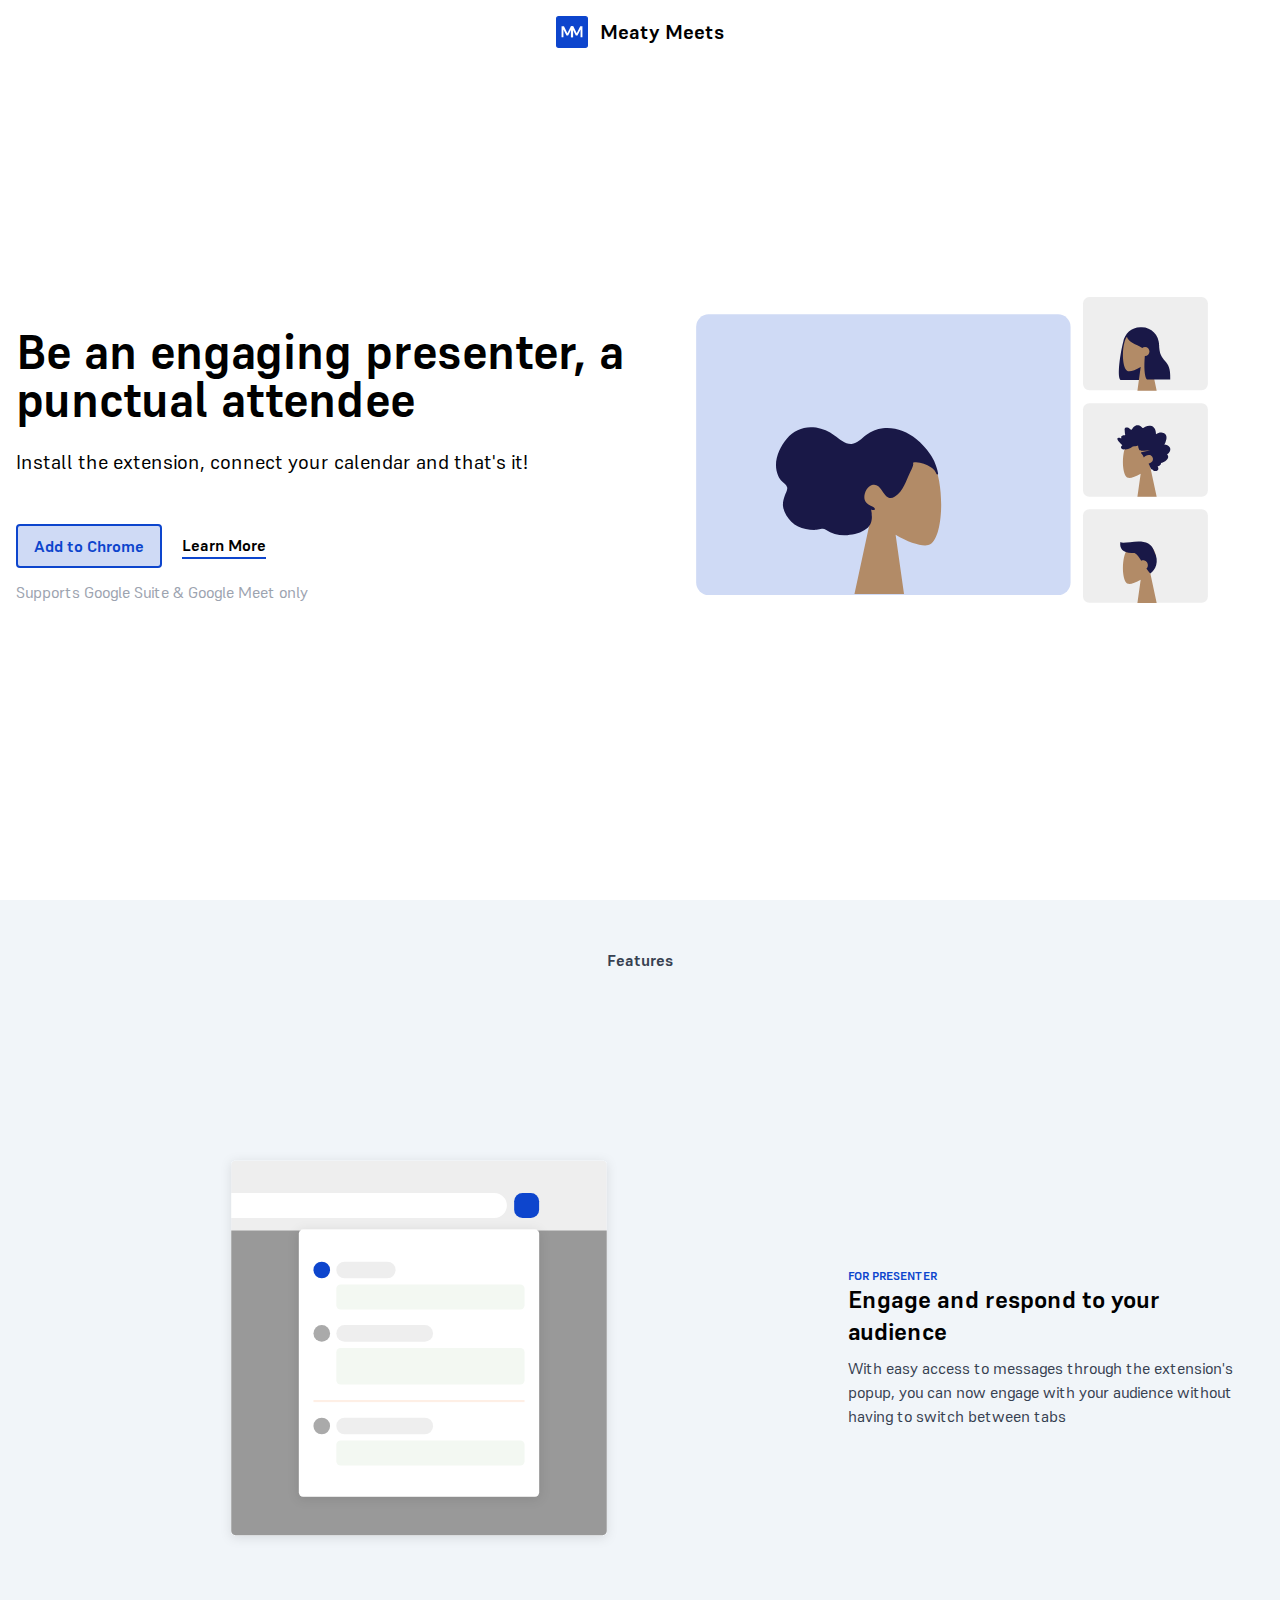
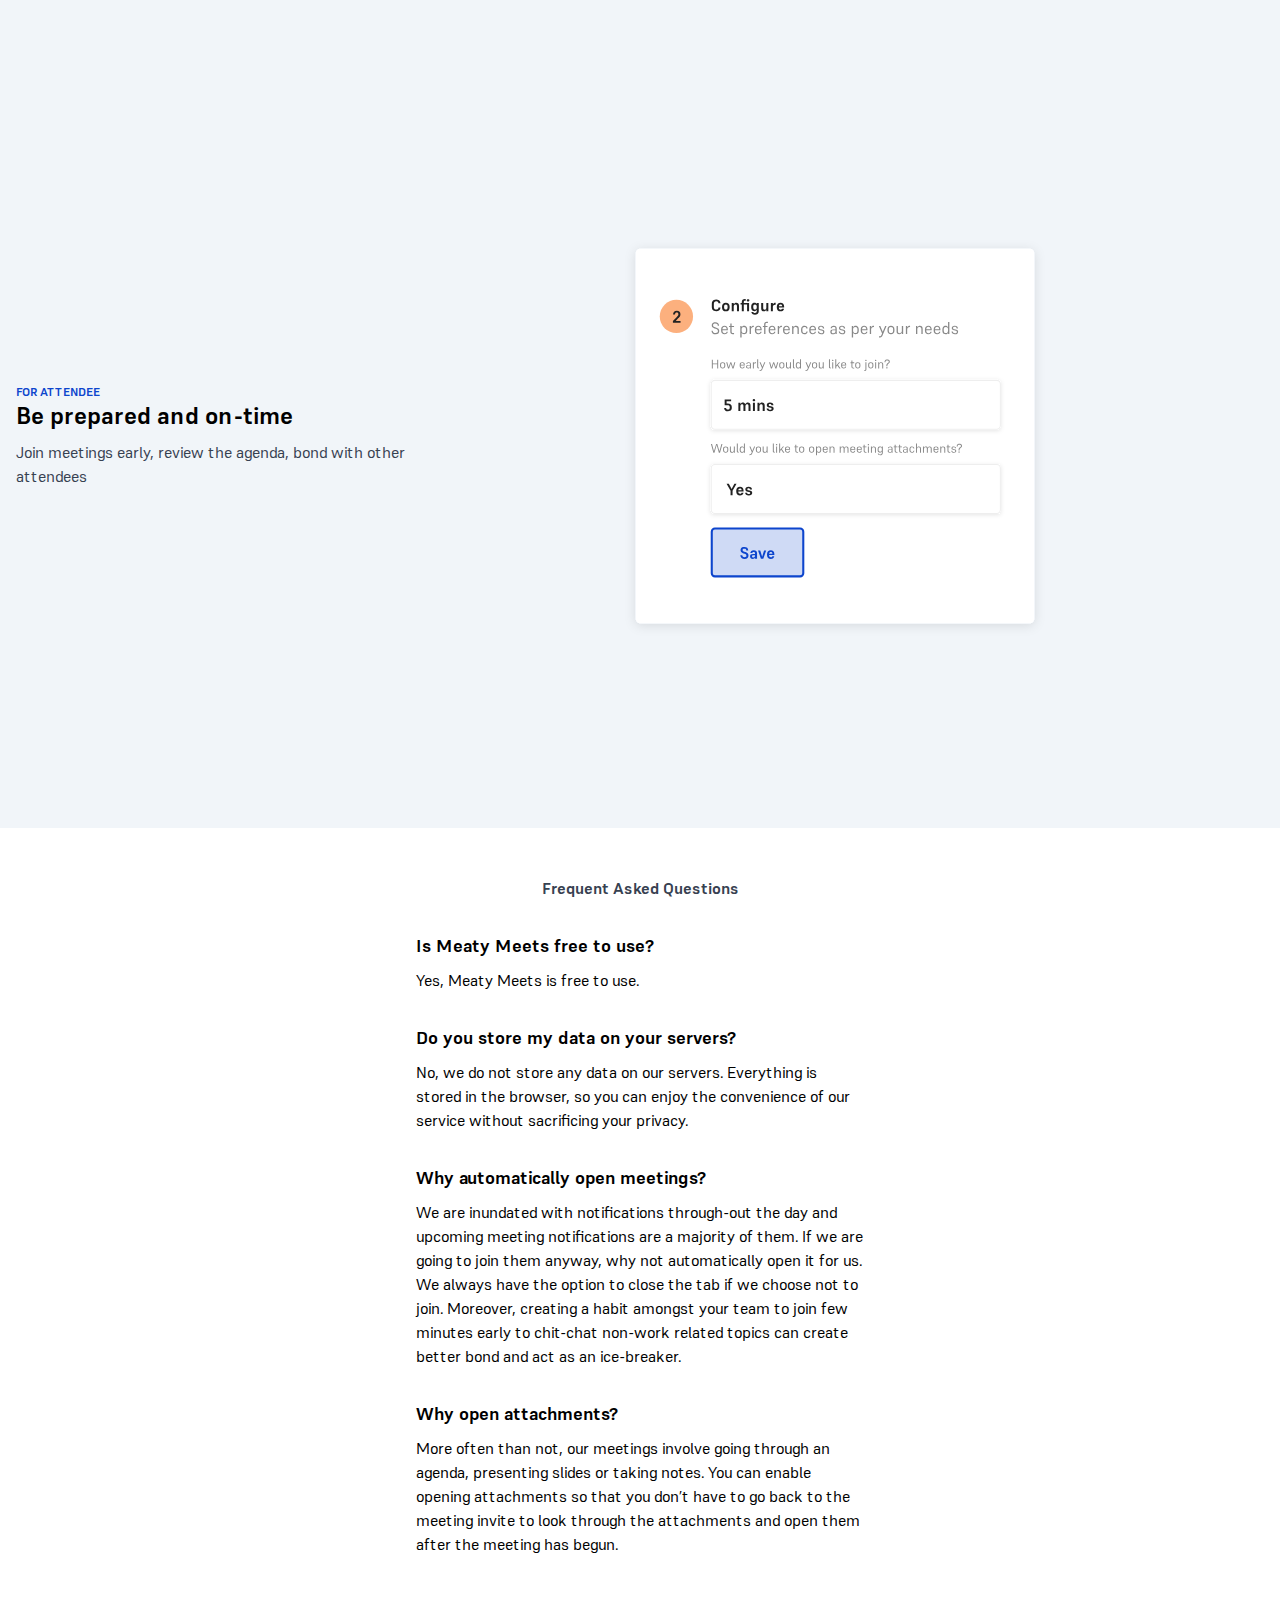
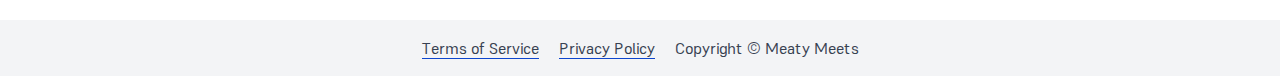
==== index.html @ d303a4c5 "deploy: 4701c146301907cbaa6d955667782575ba3da936" ====
<!doctype html><html lang=en><head><meta name=generator content="Hugo 0.110.0"><meta charset=utf-8><meta http-equiv=x-ua-compatible content="IE=edge"><meta name=viewport content="width=device-width,initial-scale=1"><meta name=google-site-verification content="hmmjIIb3eT8ug032mxil8LVOPxSdBTURrRlkJ2-AkQg"><link rel=canonical href=https://meatymeets.github.io/><title>Be an engaging presenter and a punctual attendee</title><meta name=title content="Home"><meta name=description content="Presenters can easily access messages and engage attendees without switching tabs. Attendees can be prepared and on-time for meetings."><meta property="og:type" content="website"><meta property="og:url" content="https://meatymeets.github.io"><meta property="og:title" content="Home"><meta property="og:description" content="Presenters can easily access messages and engage attendees without switching tabs. Attendees can be prepared and on-time for meetings."><meta property="og:image" content="https://meatymeets.github.io/background.jpg"><meta property="twitter:card" content="summary_large_image"><meta property="twitter:url" content="https://meatymeets.github.io"><meta property="twitter:title" content="Home"><meta property="twitter:description" content="Presenters can easily access messages and engage attendees without switching tabs. Attendees can be prepared and on-time for meetings."><meta property="twitter:image" content="https://meatymeets.github.io/background.jpg"><link rel=stylesheet href=/supreme/css/supreme.css><link rel=stylesheet href=/index.css></head><body><main aria-role=main><div class="py-4 fixed w-full bg-white z-50"><div class="container mx-auto px-4 text-center"><a class=no-underline href=/><img class="inline-block align-middle" src=/icons/icon.svg width=32 alt="Meaty Meets Logo" title="Meaty Meets Logo">
<span class="ml-2 align-middle inline-block text-xl font-bold">Meaty Meets</span></a></div></div><div><div class="container mx-auto px-4 py-12 text-center md:py-0 md:text-left"><div class="flex flex-col-reverse md:flex-row min-h-screen items-center"><div class=flex-1><h1 class="text-4xl md:text-5xl font-bold pb-2 leading-tight">Be an engaging presenter, a punctual attendee</h1><p class="pb-8 text-xl">Install the extension, connect your calendar and that's it!</p><div class=pb-3><a class="inline-block align-middle text-accent-500 font-bold border-2 border-accent-500 bg-accent-100 px-4 py-2 rounded transition-all hover:-translate-y-0.5 hover:drop-shadow-lg" href=https://chrome.google.com/webstore/detail/meaty-meets/ajpohkekgaabafinjmabdmnmkddjfpin target=_blank>Add to Chrome</a>
<a class="inline-block align-middle font-bold border-b-2 border-accent-500 ml-4" href=#features>Learn More</a></div><div class=text-gray-400>Supports Google Suite & Google Meet only
       </div></div><div class=flex-1><img class=w-full src=/background.svg alt="Productive meetings with Meaty Meets" title="Productive meetings with Meaty Meets"></div></div></div><div class=bg-slate-100><div class="container mx-auto px-4"><div id=features class=py-12><div class="text-center font-bold text-gray-700 mb-8">Features</div><div class=py-8><div class="flex flex-col md:flex-row items-center"><div class=md:w-8/12><img class=w-full src=/chat-quick-view.svg alt="Engage and respond to your audience" title="Engage and respond to your audience"></div><div class=md:w-4/12><div class="uppercase text-accent-500 font-bold text-xs">For Presenter</div><h2 class="text-2xl font-bold mb-2">Engage and respond to your audience</h2><div class=text-gray-700>With easy access to messages through the extension's popup, you
can now engage with your audience without having to switch
between tabs</div></div></div></div><div class=py-8><div class="flex flex-col-reverse md:flex-row items-center"><div class=md:w-4/12><div class="uppercase text-accent-500 font-bold text-xs">For Attendee</div><h2 class="text-2xl font-bold mb-2">Be prepared and on-time</h2><div class=text-gray-700>Join meetings early, review the agenda, bond with other
attendees</div></div><div class=md:w-8/12><img class=w-full src=/open-meetings.svg title="Be prepared and on-time" alt="Be prepared and on-time"></div></div></div></div></div></div><div class="container mx-auto px-4 py-12"><div class="text-center font-bold text-gray-700 mb-8">Frequent Asked Questions</div><div class="max-w-md mx-auto"><div class=mt-8><div class="text-lg font-bold mb-2">Is Meaty Meets free to use?</div><div>Yes, Meaty Meets is free to use.</div></div><div class=mt-8><div class="text-lg font-bold mb-2">Do you store my data on your servers?</div><div>No, we do not store any data on our servers. Everything is stored in the browser, so you can enjoy the convenience of our service without sacrificing your privacy.</div></div><div class=mt-8><div class="text-lg font-bold mb-2">Why automatically open meetings?</div><div>We are inundated with notifications through-out the day and upcoming meeting notifications are a majority of them. If we are going to join them anyway, why not automatically open it for us. We always have the option to close the tab if we choose not to join. Moreover, creating a habit amongst your team to join few minutes early to chit-chat non-work related topics can create better bond and act as an ice-breaker.</div></div><div class=mt-8><div class="text-lg font-bold mb-2">Why open attachments?</div><div>More often than not, our meetings involve going through an agenda, presenting slides or taking notes. You can enable opening attachments so that you don’t have to go back to the meeting invite to look through the attachments and open them after the meeting has begun.</div></div></div></div></div></main><footer class="py-4 bg-gray-100 mt-4"><center><a class="text-gray-700 border-b border-accent-500 mr-4" href=/terms/>Terms of Service</a>
<a class="text-gray-700 border-b border-accent-500 mr-4" href=/privacy/>Privacy Policy</a>
<span class=text-gray-700>Copyright © Meaty Meets</span></center></footer></body></html>
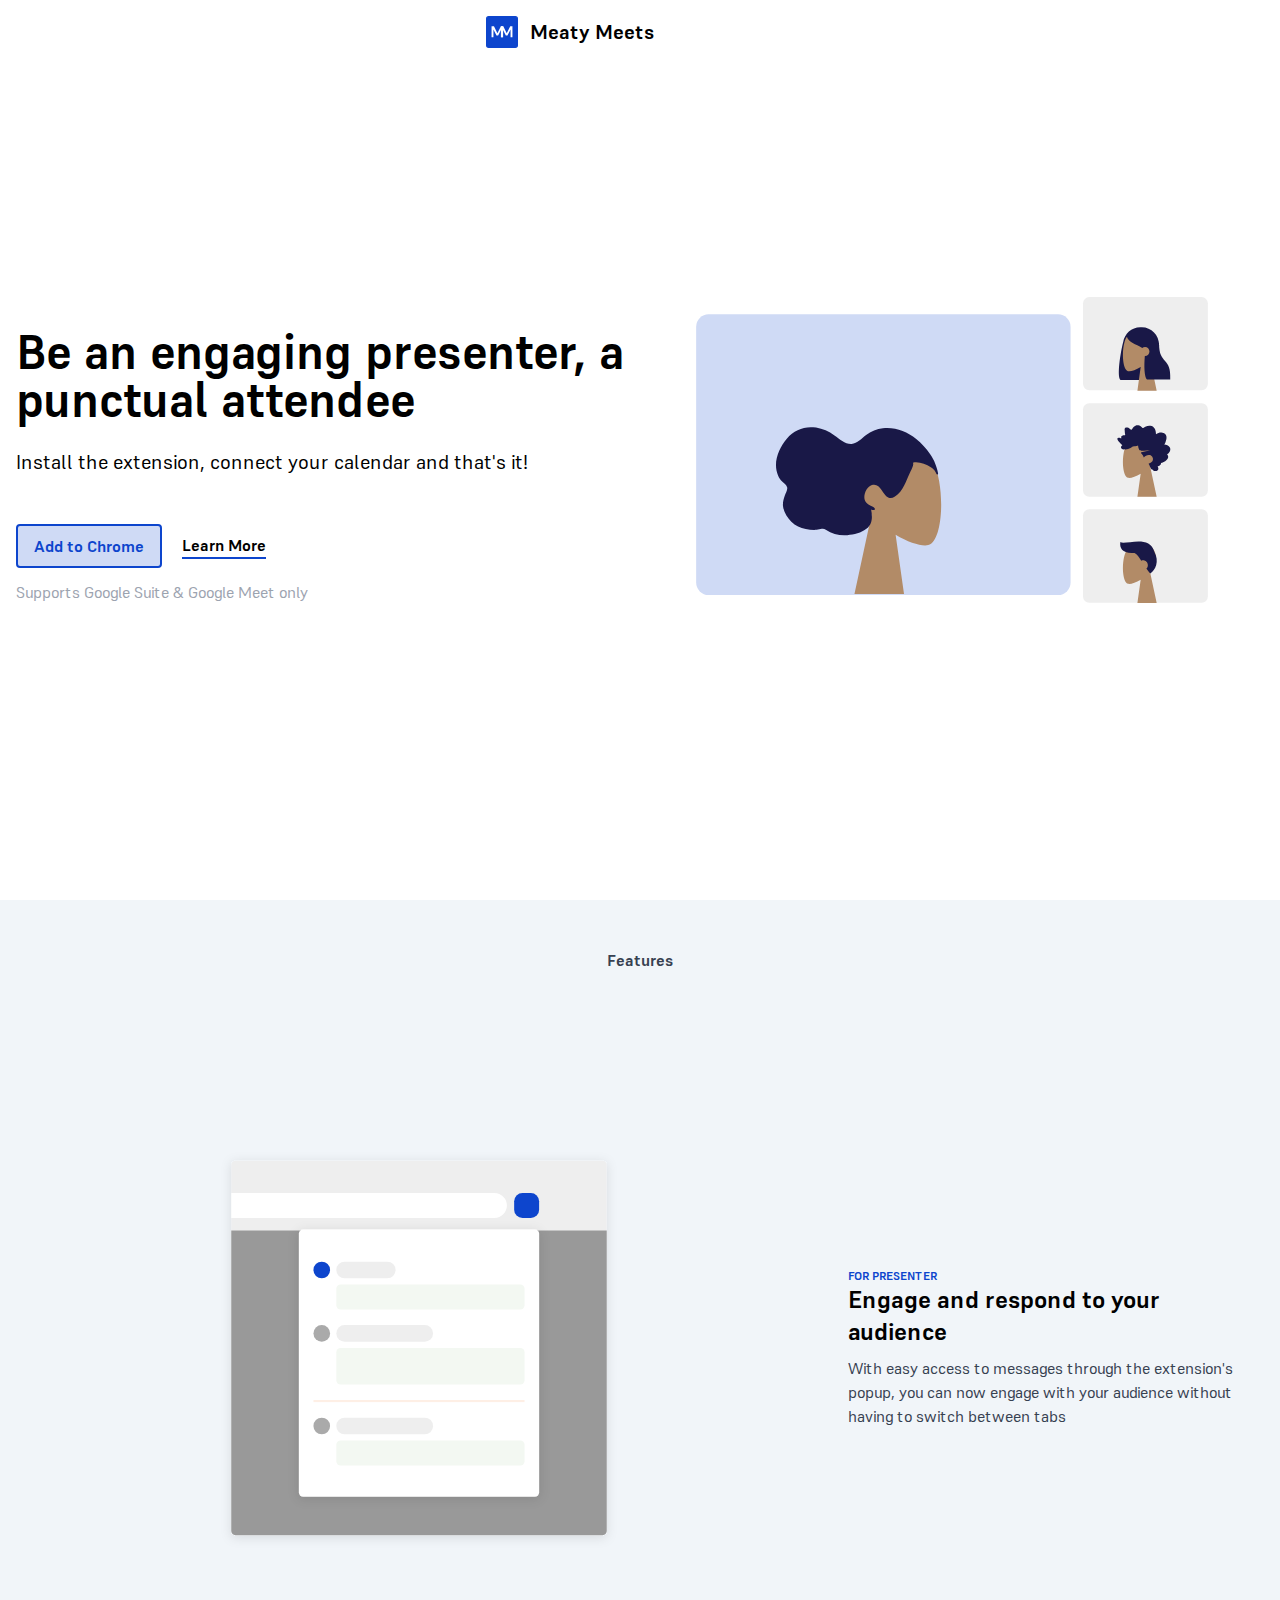
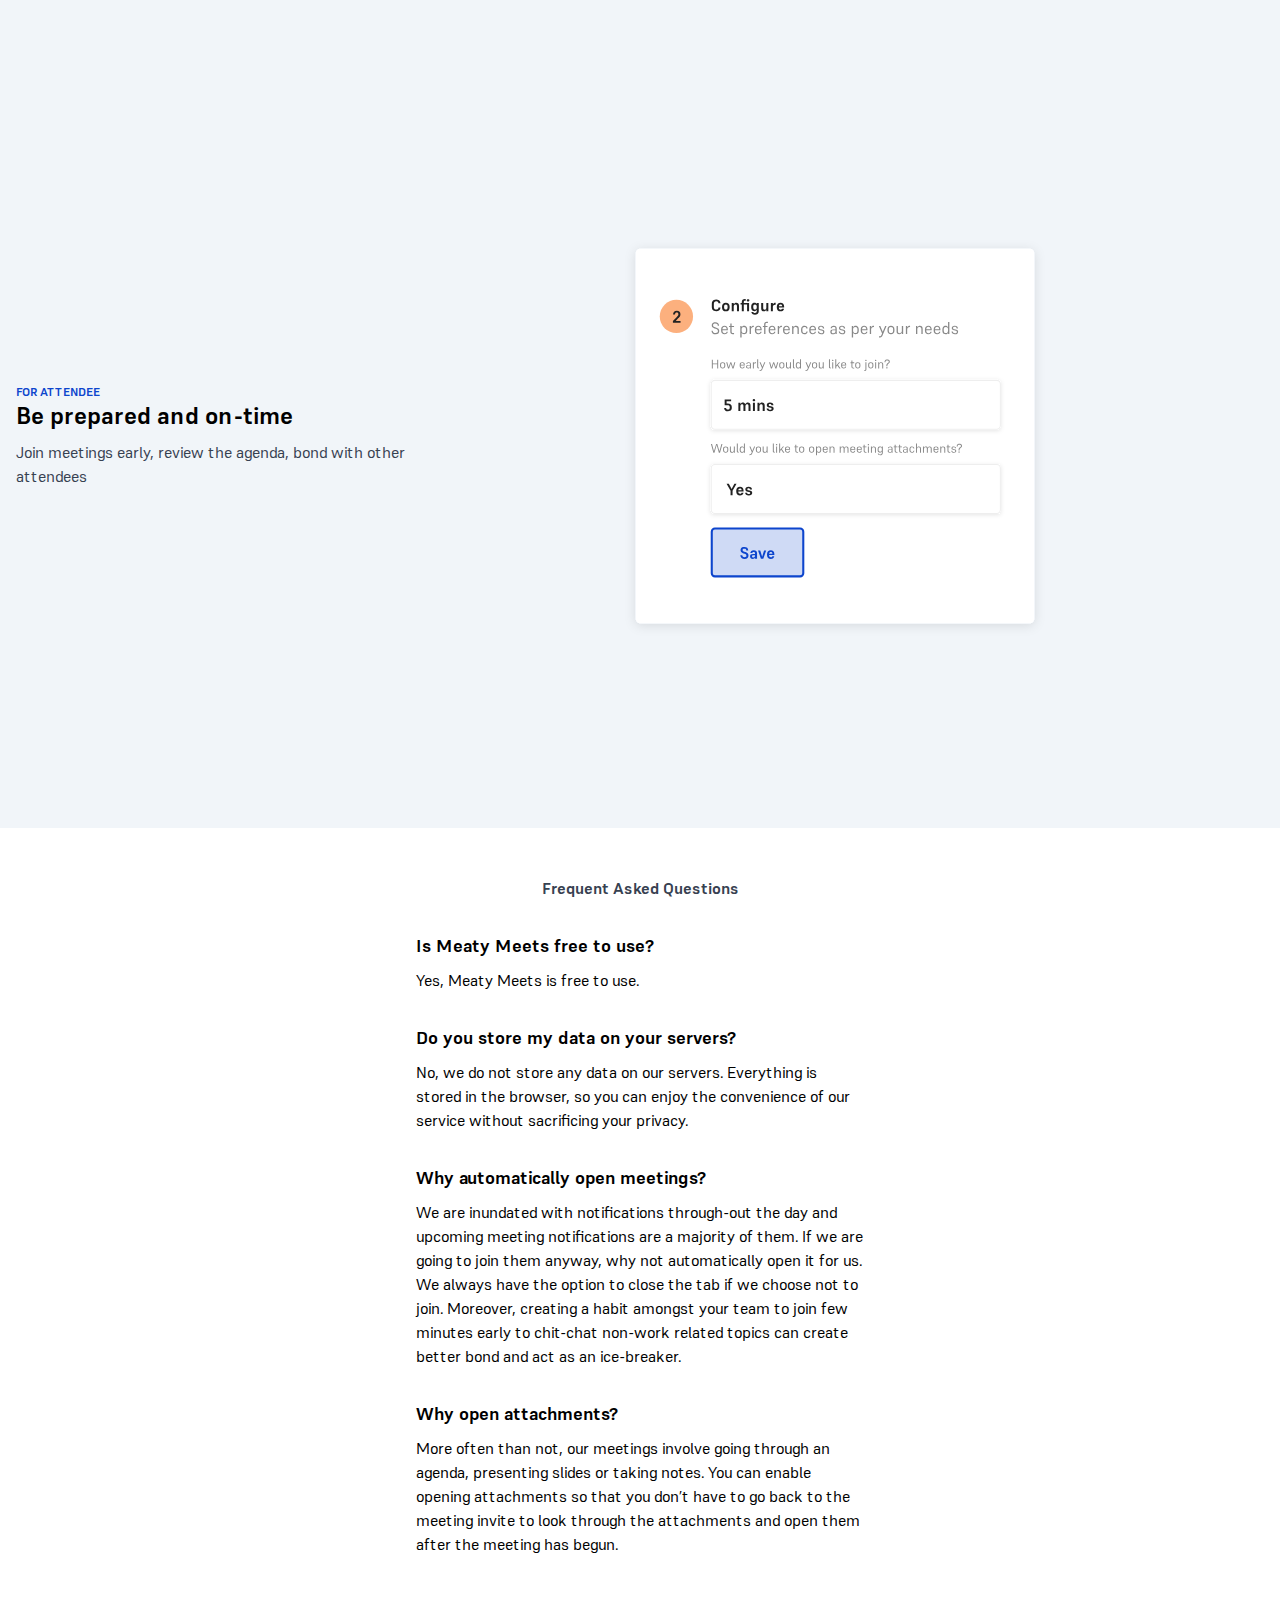
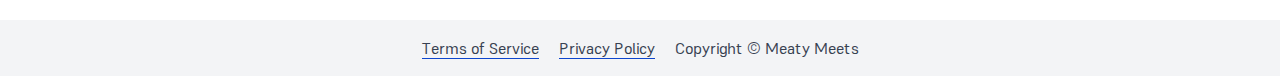
==== commit 795c7bc5: "deploy: 7638497d1e7135ec5f086b267b485b168d007fcf" ====
--- a/index.html
+++ b/index.html
@@ -1,9 +1,10 @@
-<!doctype html><html lang=en><head><meta name=generator content="Hugo 0.110.0"><meta charset=utf-8><meta http-equiv=x-ua-compatible content="IE=edge"><meta name=viewport content="width=device-width,initial-scale=1"><meta name=google-site-verification content="hmmjIIb3eT8ug032mxil8LVOPxSdBTURrRlkJ2-AkQg"><link rel=canonical href=https://meatymeets.github.io/><title>Be an engaging presenter and a punctual attendee</title><meta name=title content="Home"><meta name=description content="Presenters can easily access messages and engage attendees without switching tabs. Attendees can be prepared and on-time for meetings."><meta property="og:type" content="website"><meta property="og:url" content="https://meatymeets.github.io"><meta property="og:title" content="Home"><meta property="og:description" content="Presenters can easily access messages and engage attendees without switching tabs. Attendees can be prepared and on-time for meetings."><meta property="og:image" content="https://meatymeets.github.io/background.jpg"><meta property="twitter:card" content="summary_large_image"><meta property="twitter:url" content="https://meatymeets.github.io"><meta property="twitter:title" content="Home"><meta property="twitter:description" content="Presenters can easily access messages and engage attendees without switching tabs. Attendees can be prepared and on-time for meetings."><meta property="twitter:image" content="https://meatymeets.github.io/background.jpg"><link rel=stylesheet href=/supreme/css/supreme.css><link rel=stylesheet href=/index.css></head><body><main aria-role=main><div class="py-4 fixed w-full bg-white z-50"><div class="container mx-auto px-4 text-center"><a class=no-underline href=/><img class="inline-block align-middle" src=/icons/icon.svg width=32 alt="Meaty Meets Logo" title="Meaty Meets Logo">
-<span class="ml-2 align-middle inline-block text-xl font-bold">Meaty Meets</span></a></div></div><div><div class="container mx-auto px-4 py-12 text-center md:py-0 md:text-left"><div class="flex flex-col-reverse md:flex-row min-h-screen items-center"><div class=flex-1><h1 class="text-4xl md:text-5xl font-bold pb-2 leading-tight">Be an engaging presenter, a punctual attendee</h1><p class="pb-8 text-xl">Install the extension, connect your calendar and that's it!</p><div class=pb-3><a class="inline-block align-middle text-accent-500 font-bold border-2 border-accent-500 bg-accent-100 px-4 py-2 rounded transition-all hover:-translate-y-0.5 hover:drop-shadow-lg" href=https://chrome.google.com/webstore/detail/meaty-meets/ajpohkekgaabafinjmabdmnmkddjfpin target=_blank>Add to Chrome</a>
+<!doctype html><html lang=en><head><meta name=generator content="Hugo 0.110.0"><meta charset=utf-8><meta http-equiv=x-ua-compatible content="IE=edge"><meta name=viewport content="width=device-width,initial-scale=1"><meta name=google-site-verification content="hmmjIIb3eT8ug032mxil8LVOPxSdBTURrRlkJ2-AkQg"><link rel=canonical href=https://meatymeets.github.io/><title>Be an engaging presenter and a punctual attendee</title><meta name=title content="Home"><meta name=description content="Presenters can easily access messages and engage attendees without switching tabs. Attendees can be prepared and on-time for meetings."><meta property="og:type" content="website"><meta property="og:url" content="https://meatymeets.github.io"><meta property="og:title" content="Home"><meta property="og:description" content="Presenters can easily access messages and engage attendees without switching tabs. Attendees can be prepared and on-time for meetings."><meta property="og:image" content="https://meatymeets.github.io/background.jpg"><meta property="twitter:card" content="summary_large_image"><meta property="twitter:url" content="https://meatymeets.github.io"><meta property="twitter:title" content="Home"><meta property="twitter:description" content="Presenters can easily access messages and engage attendees without switching tabs. Attendees can be prepared and on-time for meetings."><meta property="twitter:image" content="https://meatymeets.github.io/background.jpg"><link rel=stylesheet href=/supreme/css/supreme.css><link rel=stylesheet href=/index.css></head><body><main aria-role=main><div class="py-4 fixed w-full bg-white z-50 overflow-hidden"><div class="container mx-auto px-4 text-center"><a class=no-underline href=/><img class="inline-block align-middle" src=/icons/icon.svg width=32 alt="Meaty Meets Logo" title="Meaty Meets Logo">
+<span class="ml-2 align-middle inline-block text-xl font-bold">Meaty Meets</span></a>
+<a id=add-to-chrome-header class="translate-y-20 ml-4 inline-block align-middle text-accent-500 font-bold border-2 border-accent-500 bg-accent-100 px-2 py-1 text-sm rounded transition-all hover:-translate-y-0.5 hover:drop-shadow-lg" href=https://chrome.google.com/webstore/detail/meaty-meets/ajpohkekgaabafinjmabdmnmkddjfpin target=_blank>Add to Chrome</a></div></div><div><div class="container mx-auto px-4 py-12 text-center md:py-0 md:text-left"><div class="flex flex-col-reverse md:flex-row min-h-screen items-center"><div class=flex-1><h1 class="text-4xl md:text-5xl font-bold pb-2 leading-tight">Be an engaging presenter, a punctual attendee</h1><p class="pb-8 text-xl">Install the extension, connect your calendar and that's it!</p><div class=pb-3><a class="inline-block align-middle text-accent-500 font-bold border-2 border-accent-500 bg-accent-100 px-4 py-2 rounded transition-all hover:-translate-y-0.5 hover:drop-shadow-lg" href=https://chrome.google.com/webstore/detail/meaty-meets/ajpohkekgaabafinjmabdmnmkddjfpin target=_blank>Add to Chrome</a>
 <a class="inline-block align-middle font-bold border-b-2 border-accent-500 ml-4" href=#features>Learn More</a></div><div class=text-gray-400>Supports Google Suite & Google Meet only
        </div></div><div class=flex-1><img class=w-full src=/background.svg alt="Productive meetings with Meaty Meets" title="Productive meetings with Meaty Meets"></div></div></div><div class=bg-slate-100><div class="container mx-auto px-4"><div id=features class=py-12><div class="text-center font-bold text-gray-700 mb-8">Features</div><div class=py-8><div class="flex flex-col md:flex-row items-center"><div class=md:w-8/12><img class=w-full src=/chat-quick-view.svg alt="Engage and respond to your audience" title="Engage and respond to your audience"></div><div class=md:w-4/12><div class="uppercase text-accent-500 font-bold text-xs">For Presenter</div><h2 class="text-2xl font-bold mb-2">Engage and respond to your audience</h2><div class=text-gray-700>With easy access to messages through the extension's popup, you
 can now engage with your audience without having to switch
 between tabs</div></div></div></div><div class=py-8><div class="flex flex-col-reverse md:flex-row items-center"><div class=md:w-4/12><div class="uppercase text-accent-500 font-bold text-xs">For Attendee</div><h2 class="text-2xl font-bold mb-2">Be prepared and on-time</h2><div class=text-gray-700>Join meetings early, review the agenda, bond with other
 attendees</div></div><div class=md:w-8/12><img class=w-full src=/open-meetings.svg title="Be prepared and on-time" alt="Be prepared and on-time"></div></div></div></div></div></div><div class="container mx-auto px-4 py-12"><div class="text-center font-bold text-gray-700 mb-8">Frequent Asked Questions</div><div class="max-w-md mx-auto"><div class=mt-8><div class="text-lg font-bold mb-2">Is Meaty Meets free to use?</div><div>Yes, Meaty Meets is free to use.</div></div><div class=mt-8><div class="text-lg font-bold mb-2">Do you store my data on your servers?</div><div>No, we do not store any data on our servers. Everything is stored in the browser, so you can enjoy the convenience of our service without sacrificing your privacy.</div></div><div class=mt-8><div class="text-lg font-bold mb-2">Why automatically open meetings?</div><div>We are inundated with notifications through-out the day and upcoming meeting notifications are a majority of them. If we are going to join them anyway, why not automatically open it for us. We always have the option to close the tab if we choose not to join. Moreover, creating a habit amongst your team to join few minutes early to chit-chat non-work related topics can create better bond and act as an ice-breaker.</div></div><div class=mt-8><div class="text-lg font-bold mb-2">Why open attachments?</div><div>More often than not, our meetings involve going through an agenda, presenting slides or taking notes. You can enable opening attachments so that you don’t have to go back to the meeting invite to look through the attachments and open them after the meeting has begun.</div></div></div></div></div></main><footer class="py-4 bg-gray-100 mt-4"><center><a class="text-gray-700 border-b border-accent-500 mr-4" href=/terms/>Terms of Service</a>
 <a class="text-gray-700 border-b border-accent-500 mr-4" href=/privacy/>Privacy Policy</a>
-<span class=text-gray-700>Copyright © Meaty Meets</span></center></footer></body></html>+<span class=text-gray-700>Copyright © Meaty Meets</span></center></footer></body><script>const addChromeButton=document.getElementById("add-to-chrome-header");window.addEventListener("scroll",()=>{window.scrollY>window.innerHeight/2?addChromeButton.classList.remove("translate-y-20"):addChromeButton.classList.add("translate-y-20")})</script></html>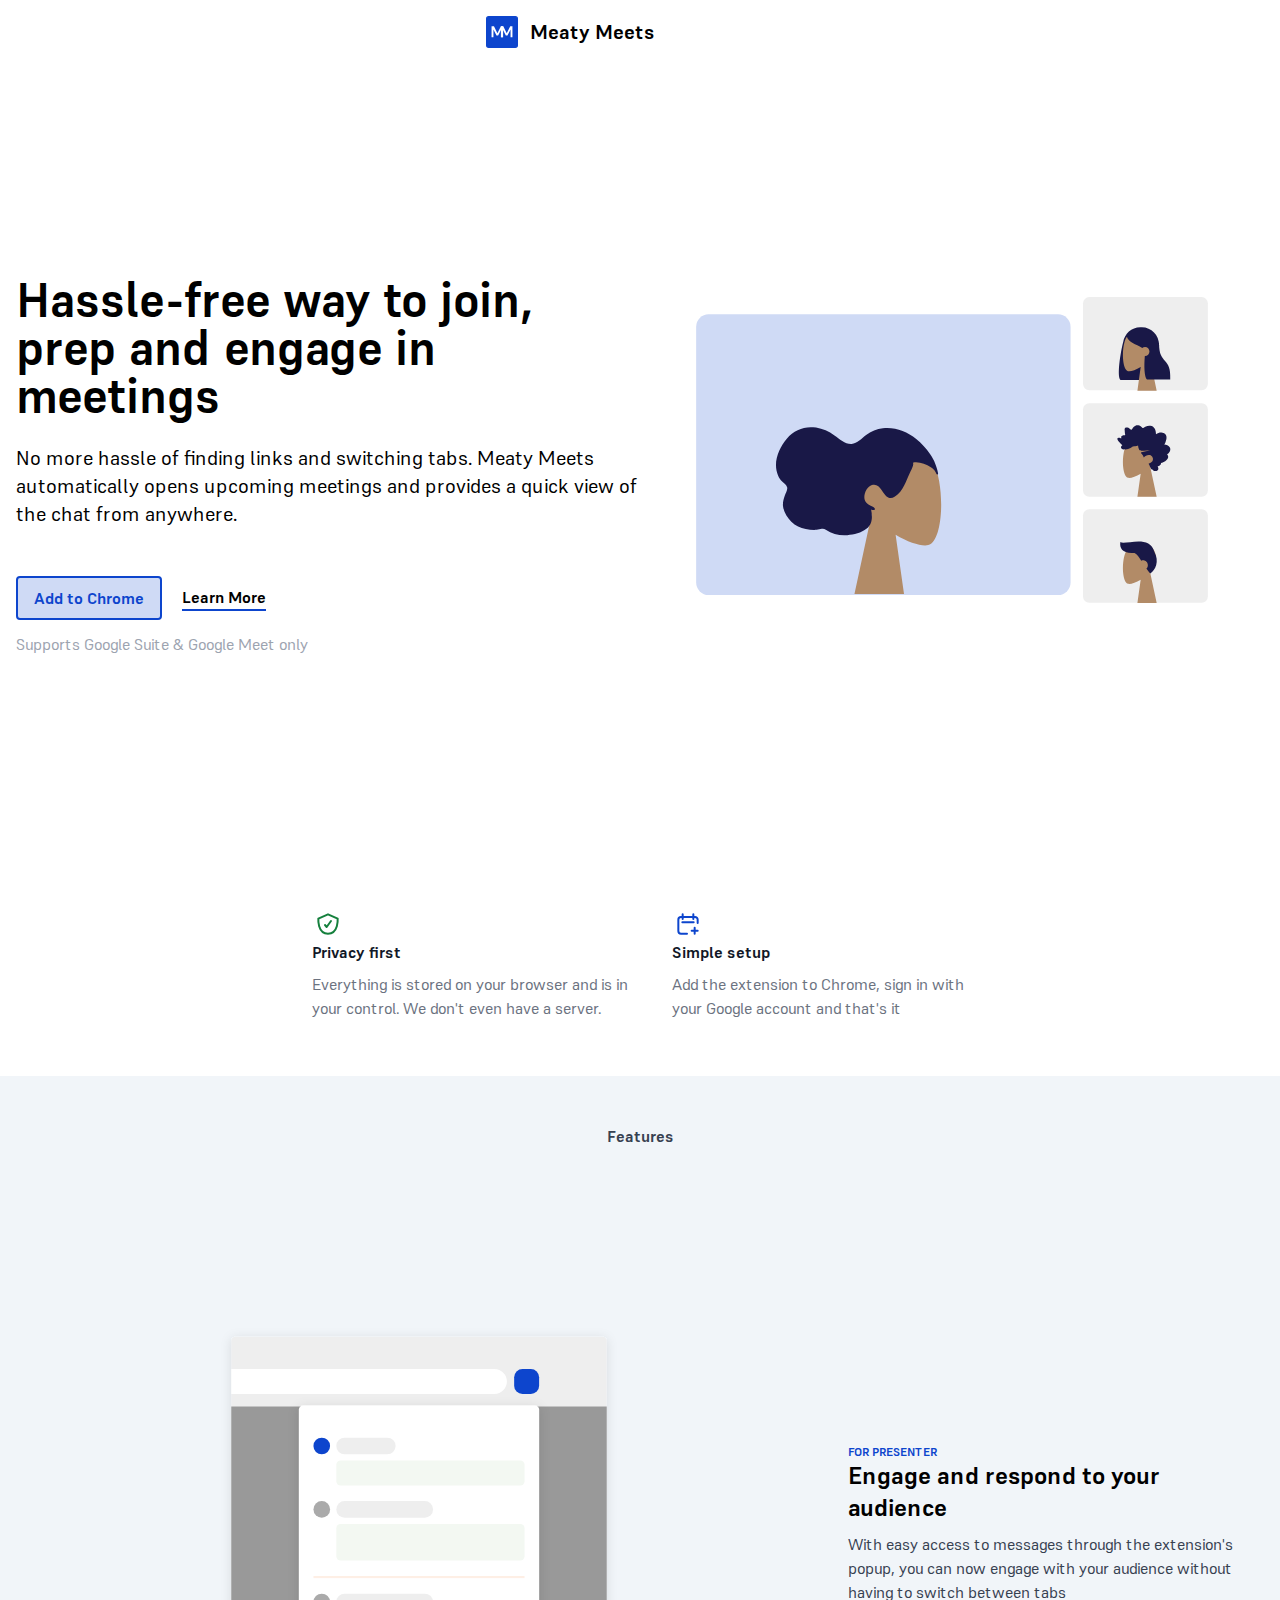
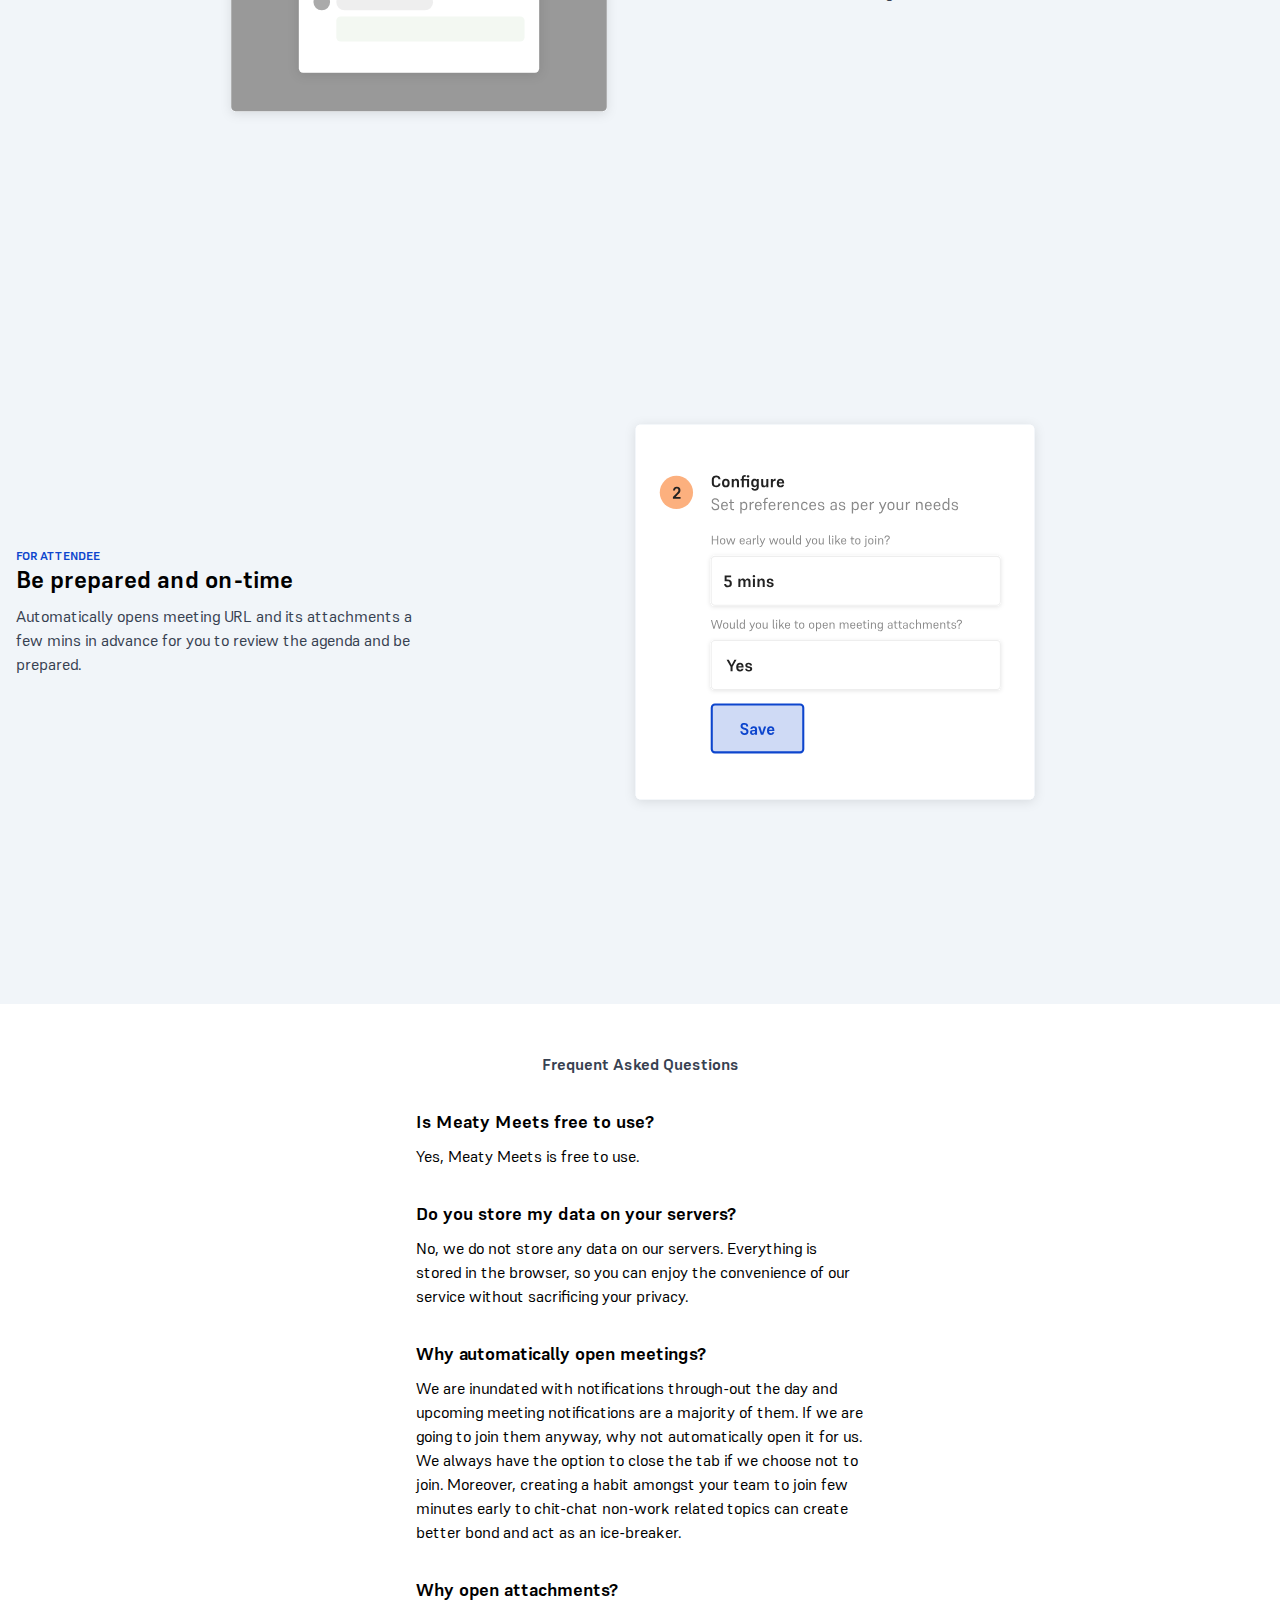
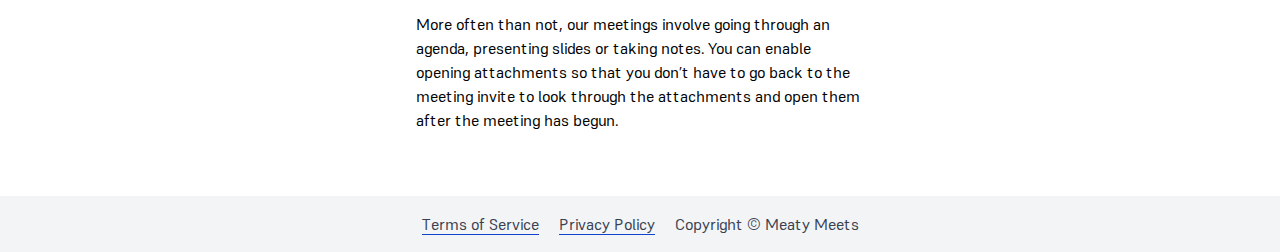
==== commit 4eb1f1a8: "deploy: b9005de630a3534abc4a42d86b4a1a58f31e4604" ====
--- a/index.html
+++ b/index.html
@@ -1,10 +1,12 @@
-<!doctype html><html lang=en><head><meta name=generator content="Hugo 0.110.0"><meta charset=utf-8><meta http-equiv=x-ua-compatible content="IE=edge"><meta name=viewport content="width=device-width,initial-scale=1"><meta name=google-site-verification content="hmmjIIb3eT8ug032mxil8LVOPxSdBTURrRlkJ2-AkQg"><link rel=canonical href=https://meatymeets.github.io/><title>Be an engaging presenter and a punctual attendee</title><meta name=title content="Home"><meta name=description content="Presenters can easily access messages and engage attendees without switching tabs. Attendees can be prepared and on-time for meetings."><meta property="og:type" content="website"><meta property="og:url" content="https://meatymeets.github.io"><meta property="og:title" content="Home"><meta property="og:description" content="Presenters can easily access messages and engage attendees without switching tabs. Attendees can be prepared and on-time for meetings."><meta property="og:image" content="https://meatymeets.github.io/background.jpg"><meta property="twitter:card" content="summary_large_image"><meta property="twitter:url" content="https://meatymeets.github.io"><meta property="twitter:title" content="Home"><meta property="twitter:description" content="Presenters can easily access messages and engage attendees without switching tabs. Attendees can be prepared and on-time for meetings."><meta property="twitter:image" content="https://meatymeets.github.io/background.jpg"><link rel=stylesheet href=/supreme/css/supreme.css><link rel=stylesheet href=/index.css></head><body><main aria-role=main><div class="py-4 fixed w-full bg-white z-50 overflow-hidden"><div class="container mx-auto px-4 text-center"><a class=no-underline href=/><img class="inline-block align-middle" src=/icons/icon.svg width=32 alt="Meaty Meets Logo" title="Meaty Meets Logo">
+<!doctype html><html lang=en><head><meta name=generator content="Hugo 0.111.1"><meta charset=utf-8><meta http-equiv=x-ua-compatible content="IE=edge"><meta name=viewport content="width=device-width,initial-scale=1"><meta name=google-site-verification content="hmmjIIb3eT8ug032mxil8LVOPxSdBTURrRlkJ2-AkQg"><link rel=canonical href=https://meatymeets.github.io/><title>Hassle-free way to join, prep and engage in meetings</title><meta name=title content="Home"><meta name=description content="Presenters can easily access messages and engage attendees without switching tabs. Attendees can be prepared and on-time for meetings."><meta property="og:type" content="website"><meta property="og:url" content="https://meatymeets.github.io"><meta property="og:title" content="Home"><meta property="og:description" content="Presenters can easily access messages and engage attendees without switching tabs. Attendees can be prepared and on-time for meetings."><meta property="og:image" content="https://meatymeets.github.io/background.jpg"><meta property="twitter:card" content="summary_large_image"><meta property="twitter:url" content="https://meatymeets.github.io"><meta property="twitter:title" content="Home"><meta property="twitter:description" content="Presenters can easily access messages and engage attendees without switching tabs. Attendees can be prepared and on-time for meetings."><meta property="twitter:image" content="https://meatymeets.github.io/background.jpg"><link rel=stylesheet href=/supreme/css/supreme.css><link rel=stylesheet href=/index.css></head><body><main aria-role=main><div class="py-4 fixed w-full bg-white z-50 overflow-hidden"><div class="container mx-auto px-4 text-center"><a class=no-underline href=/><img class="inline-block align-middle" src=/icons/icon.svg width=32 alt="Meaty Meets Logo" title="Meaty Meets Logo">
 <span class="ml-2 align-middle inline-block text-xl font-bold">Meaty Meets</span></a>
-<a id=add-to-chrome-header class="translate-y-20 ml-4 inline-block align-middle text-accent-500 font-bold border-2 border-accent-500 bg-accent-100 px-2 py-1 text-sm rounded transition-all hover:-translate-y-0.5 hover:drop-shadow-lg" href=https://chrome.google.com/webstore/detail/meaty-meets/ajpohkekgaabafinjmabdmnmkddjfpin target=_blank>Add to Chrome</a></div></div><div><div class="container mx-auto px-4 py-12 text-center md:py-0 md:text-left"><div class="flex flex-col-reverse md:flex-row min-h-screen items-center"><div class=flex-1><h1 class="text-4xl md:text-5xl font-bold pb-2 leading-tight">Be an engaging presenter, a punctual attendee</h1><p class="pb-8 text-xl">Install the extension, connect your calendar and that's it!</p><div class=pb-3><a class="inline-block align-middle text-accent-500 font-bold border-2 border-accent-500 bg-accent-100 px-4 py-2 rounded transition-all hover:-translate-y-0.5 hover:drop-shadow-lg" href=https://chrome.google.com/webstore/detail/meaty-meets/ajpohkekgaabafinjmabdmnmkddjfpin target=_blank>Add to Chrome</a>
+<a id=add-to-chrome-header class="translate-y-20 ml-4 inline-block align-middle text-accent-500 font-bold border-2 border-accent-500 bg-accent-100 px-2 py-1 text-sm rounded transition-all hover:-translate-y-0.5 hover:drop-shadow-lg" href=https://chrome.google.com/webstore/detail/meaty-meets/ajpohkekgaabafinjmabdmnmkddjfpin target=_blank>Add to Chrome</a></div></div><div><div class="container mx-auto px-4 py-12 text-center md:py-0 md:text-left"><div class="flex flex-col-reverse md:flex-row min-h-screen items-center"><div class=flex-1><h1 class="text-4xl md:text-5xl font-bold pb-2 leading-tight">Hassle-free way to join, prep and engage in meetings</h1><p class="pb-8 text-xl">No more hassle of finding links and switching tabs. Meaty Meets automatically opens upcoming meetings and provides a quick view of the chat from anywhere.</p><div class=pb-3><a class="inline-block align-middle text-accent-500 font-bold border-2 border-accent-500 bg-accent-100 px-4 py-2 rounded transition-all hover:-translate-y-0.5 hover:drop-shadow-lg" href=https://chrome.google.com/webstore/detail/meaty-meets/ajpohkekgaabafinjmabdmnmkddjfpin target=_blank>Add to Chrome</a>
 <a class="inline-block align-middle font-bold border-b-2 border-accent-500 ml-4" href=#features>Learn More</a></div><div class=text-gray-400>Supports Google Suite & Google Meet only
-       </div></div><div class=flex-1><img class=w-full src=/background.svg alt="Productive meetings with Meaty Meets" title="Productive meetings with Meaty Meets"></div></div></div><div class=bg-slate-100><div class="container mx-auto px-4"><div id=features class=py-12><div class="text-center font-bold text-gray-700 mb-8">Features</div><div class=py-8><div class="flex flex-col md:flex-row items-center"><div class=md:w-8/12><img class=w-full src=/chat-quick-view.svg alt="Engage and respond to your audience" title="Engage and respond to your audience"></div><div class=md:w-4/12><div class="uppercase text-accent-500 font-bold text-xs">For Presenter</div><h2 class="text-2xl font-bold mb-2">Engage and respond to your audience</h2><div class=text-gray-700>With easy access to messages through the extension's popup, you
+       </div></div><div class=flex-1><img class=w-full src=/background.svg alt="Productive meetings with Meaty Meets" title="Productive meetings with Meaty Meets"></div></div><div class="max-w-2xl mx-auto pb-12 text-left mt-6 md:mt-0"><div class="flex flex-col md:flex-row items-center"><div class="text-gray-500 p-2"><div class=text-green-700><svg width="32" height="32" viewBox="0 0 24 24" fill="none" xmlns="http://www.w3.org/2000/svg"><path d="M12 4.75 4.75002 8S4.00002 19.25 12 19.25C20 19.25 19.25 8 19.25 8L12 4.75z" stroke="currentcolor" stroke-width="1.5" stroke-linecap="round" stroke-linejoin="round"/><path d="M9.75 12.75 11 14.25l3.25-4.5" stroke="currentcolor" stroke-width="1.5" stroke-linecap="round" stroke-linejoin="round"/></svg></div><div class="font-bold text-gray-900 mb-2">Privacy first</div>Everything is stored on your browser and is in your control. We don't
+even have a server.</div><div class="text-gray-500 p-2"><div class=text-accent-500><svg width="32" height="32" fill="none" viewBox="0 0 24 24"><path stroke="currentcolor" stroke-linecap="round" stroke-linejoin="round" stroke-width="1.5" d="M19.25 11.25V8.75c0-1.10457-.895399999999999-2-2-2H6.75c-1.10457.0-2 .89543-2 2v8.5c0 1.1046.89543 2 2 2h4.5M17 14.75v4.5M19.25 17h-4.5M8 4.75v3.5m8-3.5v3.5m-8.25 2.5h8.5"/></svg></div><div class="font-bold text-gray-900 mb-2">Simple setup</div>Add the extension to Chrome, sign in with your Google account and
+that's it</div></div></div></div><div class=bg-slate-100><div class="container mx-auto px-4"><div id=features class=py-12><div class="text-center font-bold text-gray-700 mb-8">Features</div><div class=py-8><div class="flex flex-col md:flex-row items-center"><div class=md:w-8/12><img class=w-full src=/chat-quick-view.svg alt="Engage and respond to your audience" title="Engage and respond to your audience"></div><div class=md:w-4/12><div class="uppercase text-accent-500 font-bold text-xs">For Presenter</div><h2 class="text-2xl font-bold mb-2">Engage and respond to your audience</h2><div class=text-gray-700>With easy access to messages through the extension's popup, you
 can now engage with your audience without having to switch
-between tabs</div></div></div></div><div class=py-8><div class="flex flex-col-reverse md:flex-row items-center"><div class=md:w-4/12><div class="uppercase text-accent-500 font-bold text-xs">For Attendee</div><h2 class="text-2xl font-bold mb-2">Be prepared and on-time</h2><div class=text-gray-700>Join meetings early, review the agenda, bond with other
-attendees</div></div><div class=md:w-8/12><img class=w-full src=/open-meetings.svg title="Be prepared and on-time" alt="Be prepared and on-time"></div></div></div></div></div></div><div class="container mx-auto px-4 py-12"><div class="text-center font-bold text-gray-700 mb-8">Frequent Asked Questions</div><div class="max-w-md mx-auto"><div class=mt-8><div class="text-lg font-bold mb-2">Is Meaty Meets free to use?</div><div>Yes, Meaty Meets is free to use.</div></div><div class=mt-8><div class="text-lg font-bold mb-2">Do you store my data on your servers?</div><div>No, we do not store any data on our servers. Everything is stored in the browser, so you can enjoy the convenience of our service without sacrificing your privacy.</div></div><div class=mt-8><div class="text-lg font-bold mb-2">Why automatically open meetings?</div><div>We are inundated with notifications through-out the day and upcoming meeting notifications are a majority of them. If we are going to join them anyway, why not automatically open it for us. We always have the option to close the tab if we choose not to join. Moreover, creating a habit amongst your team to join few minutes early to chit-chat non-work related topics can create better bond and act as an ice-breaker.</div></div><div class=mt-8><div class="text-lg font-bold mb-2">Why open attachments?</div><div>More often than not, our meetings involve going through an agenda, presenting slides or taking notes. You can enable opening attachments so that you don’t have to go back to the meeting invite to look through the attachments and open them after the meeting has begun.</div></div></div></div></div></main><footer class="py-4 bg-gray-100 mt-4"><center><a class="text-gray-700 border-b border-accent-500 mr-4" href=/terms/>Terms of Service</a>
+between tabs</div></div></div></div><div class=py-8><div class="flex flex-col-reverse md:flex-row items-center"><div class=md:w-4/12><div class="uppercase text-accent-500 font-bold text-xs">For Attendee</div><h2 class="text-2xl font-bold mb-2">Be prepared and on-time</h2><div class=text-gray-700>Automatically opens meeting URL and its attachments a few mins
+in advance for you to review the agenda and be prepared.</div></div><div class=md:w-8/12><img class=w-full src=/open-meetings.svg title="Be prepared and on-time" alt="Be prepared and on-time"></div></div></div></div></div></div><div class="container mx-auto px-4 py-12"><div class="text-center font-bold text-gray-700 mb-8">Frequent Asked Questions</div><div class="max-w-md mx-auto"><div class=mt-8><div class="text-lg font-bold mb-2">Is Meaty Meets free to use?</div><div>Yes, Meaty Meets is free to use.</div></div><div class=mt-8><div class="text-lg font-bold mb-2">Do you store my data on your servers?</div><div>No, we do not store any data on our servers. Everything is stored in the browser, so you can enjoy the convenience of our service without sacrificing your privacy.</div></div><div class=mt-8><div class="text-lg font-bold mb-2">Why automatically open meetings?</div><div>We are inundated with notifications through-out the day and upcoming meeting notifications are a majority of them. If we are going to join them anyway, why not automatically open it for us. We always have the option to close the tab if we choose not to join. Moreover, creating a habit amongst your team to join few minutes early to chit-chat non-work related topics can create better bond and act as an ice-breaker.</div></div><div class=mt-8><div class="text-lg font-bold mb-2">Why open attachments?</div><div>More often than not, our meetings involve going through an agenda, presenting slides or taking notes. You can enable opening attachments so that you don’t have to go back to the meeting invite to look through the attachments and open them after the meeting has begun.</div></div></div></div></div></main><footer class="py-4 bg-gray-100 mt-4"><center><a class="text-gray-700 border-b border-accent-500 mr-4" href=/terms/>Terms of Service</a>
 <a class="text-gray-700 border-b border-accent-500 mr-4" href=/privacy/>Privacy Policy</a>
 <span class=text-gray-700>Copyright © Meaty Meets</span></center></footer></body><script>const addChromeButton=document.getElementById("add-to-chrome-header");window.addEventListener("scroll",()=>{window.scrollY>window.innerHeight/2?addChromeButton.classList.remove("translate-y-20"):addChromeButton.classList.add("translate-y-20")})</script></html>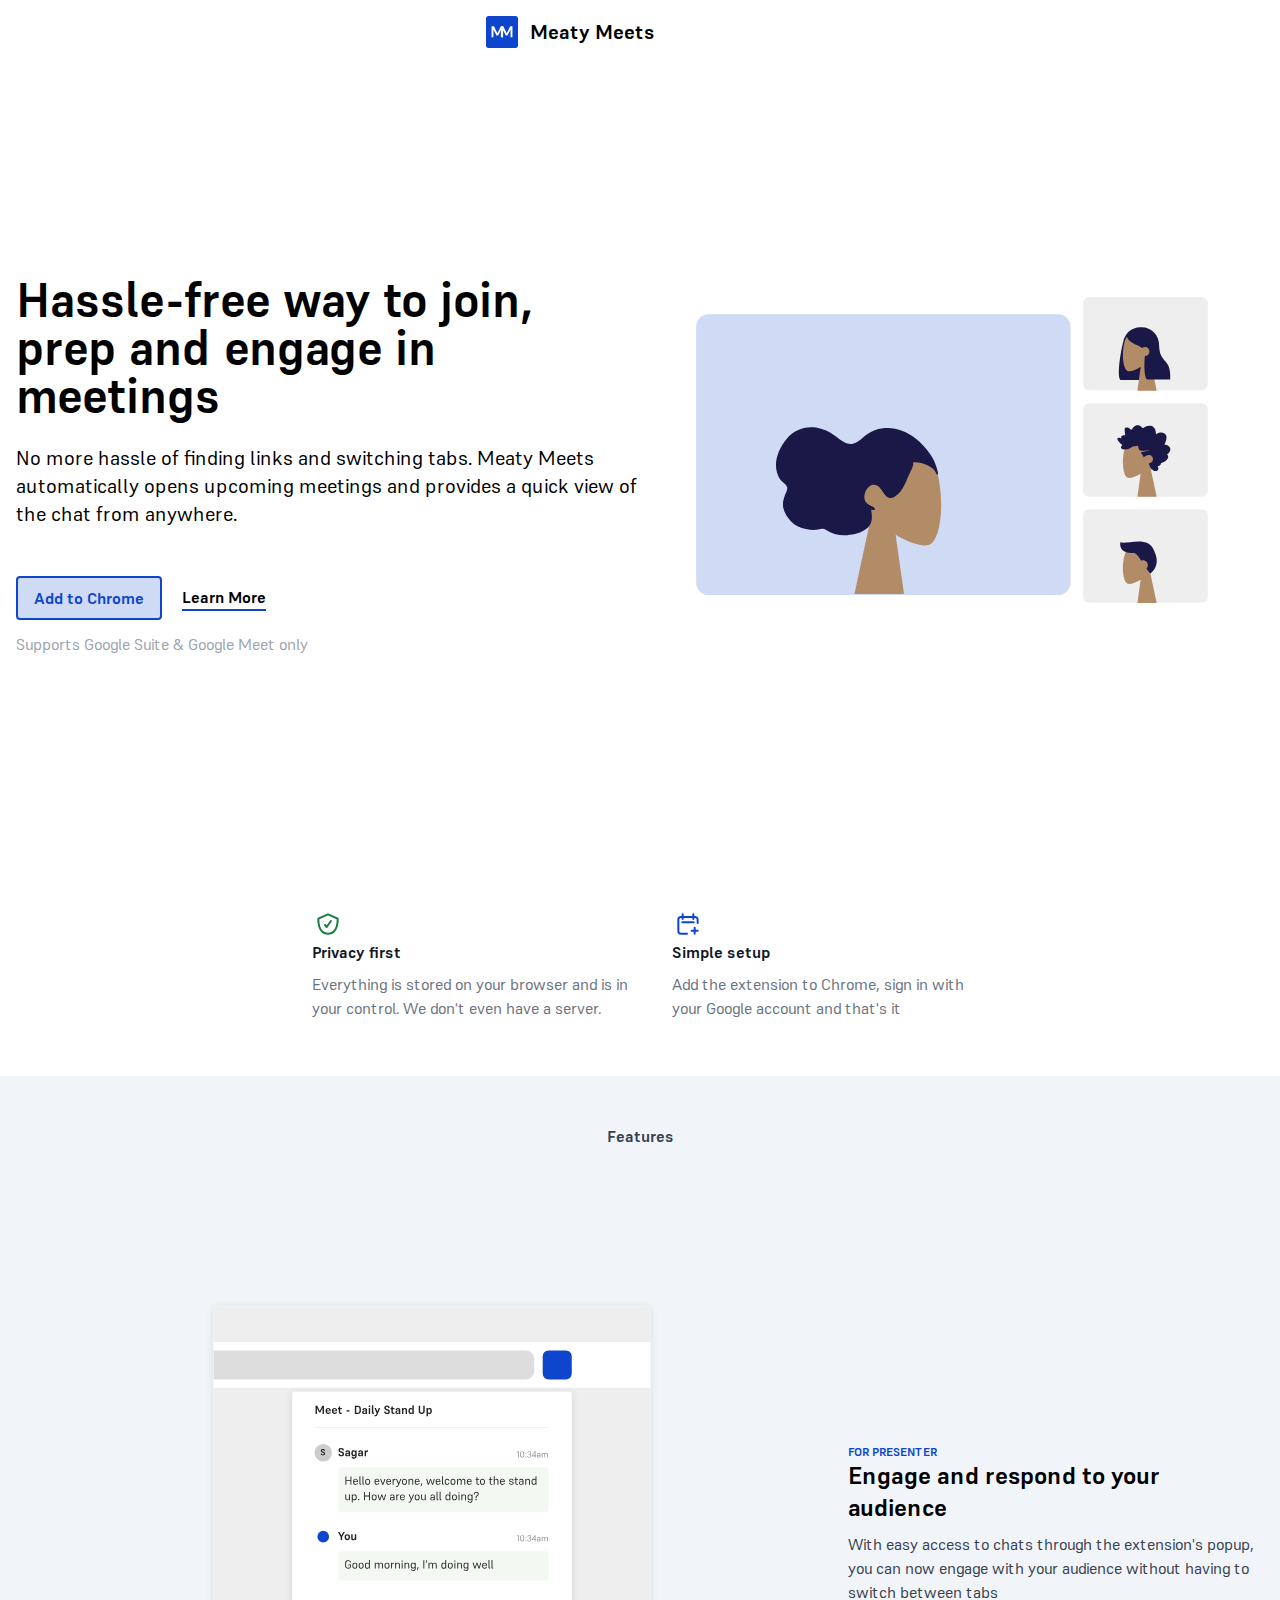
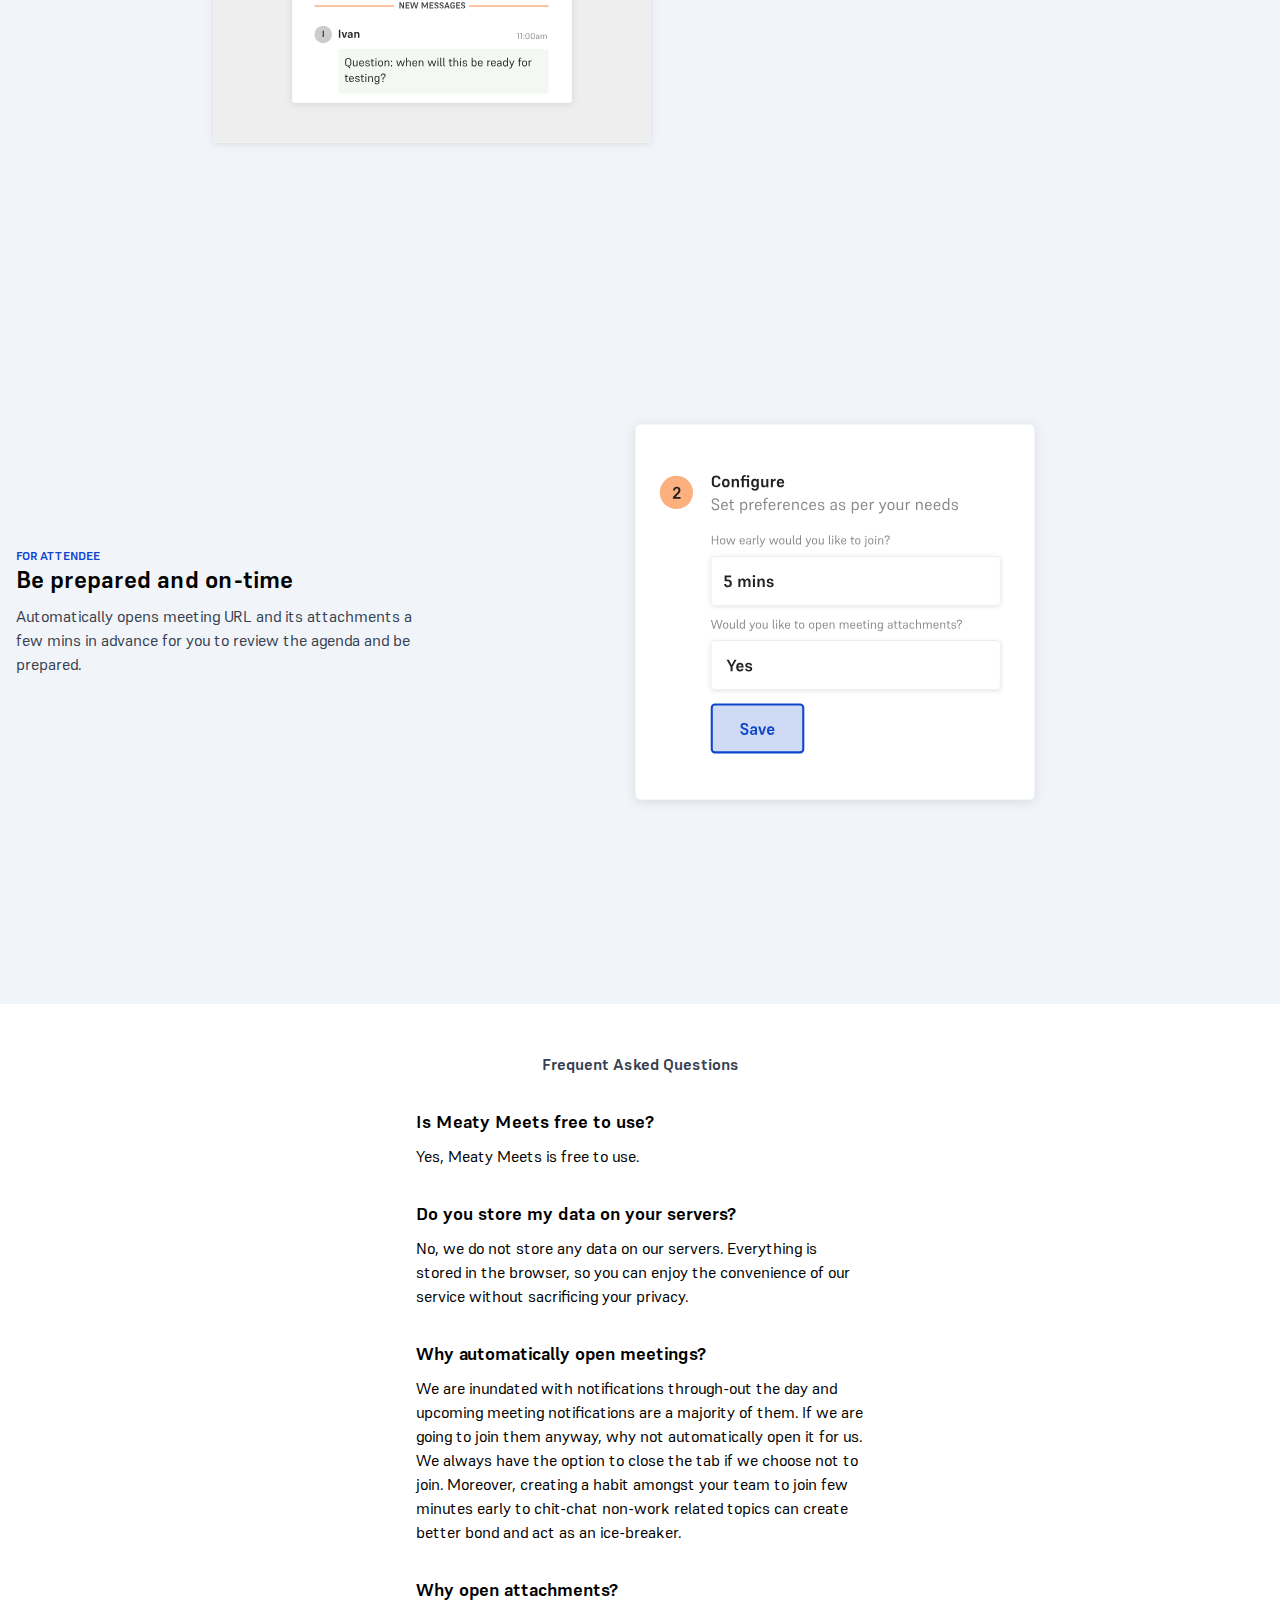
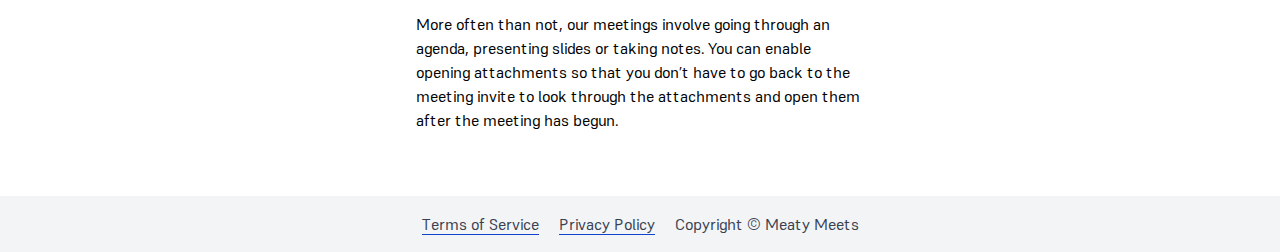
==== commit a8c77226: "deploy: bafe5a045e77750807aec1d5b9fc6263674ef48c" ====
--- a/index.html
+++ b/index.html
@@ -1,12 +1,12 @@
-<!doctype html><html lang=en><head><meta name=generator content="Hugo 0.111.1"><meta charset=utf-8><meta http-equiv=x-ua-compatible content="IE=edge"><meta name=viewport content="width=device-width,initial-scale=1"><meta name=google-site-verification content="hmmjIIb3eT8ug032mxil8LVOPxSdBTURrRlkJ2-AkQg"><link rel=canonical href=https://meatymeets.github.io/><title>Hassle-free way to join, prep and engage in meetings</title><meta name=title content="Home"><meta name=description content="Presenters can easily access messages and engage attendees without switching tabs. Attendees can be prepared and on-time for meetings."><meta property="og:type" content="website"><meta property="og:url" content="https://meatymeets.github.io"><meta property="og:title" content="Home"><meta property="og:description" content="Presenters can easily access messages and engage attendees without switching tabs. Attendees can be prepared and on-time for meetings."><meta property="og:image" content="https://meatymeets.github.io/background.jpg"><meta property="twitter:card" content="summary_large_image"><meta property="twitter:url" content="https://meatymeets.github.io"><meta property="twitter:title" content="Home"><meta property="twitter:description" content="Presenters can easily access messages and engage attendees without switching tabs. Attendees can be prepared and on-time for meetings."><meta property="twitter:image" content="https://meatymeets.github.io/background.jpg"><link rel=stylesheet href=/supreme/css/supreme.css><link rel=stylesheet href=/index.css></head><body><main aria-role=main><div class="py-4 fixed w-full bg-white z-50 overflow-hidden"><div class="container mx-auto px-4 text-center"><a class=no-underline href=/><img class="inline-block align-middle" src=/icons/icon.svg width=32 alt="Meaty Meets Logo" title="Meaty Meets Logo">
+<!doctype html><html lang=en><head><meta name=generator content="Hugo 0.111.1"><meta charset=utf-8><meta http-equiv=x-ua-compatible content="IE=edge"><meta name=viewport content="width=device-width,initial-scale=1"><meta name=google-site-verification content="hmmjIIb3eT8ug032mxil8LVOPxSdBTURrRlkJ2-AkQg"><link rel=canonical href=https://meatymeets.github.io/><title>Hassle-free way to join, prep and engage in meetings</title><meta name=title content="Home"><meta name=description content="Presenters can easily access chats and engage attendees without switching tabs. Attendees can be prepared and on-time for meetings."><meta property="og:type" content="website"><meta property="og:url" content="https://meatymeets.github.io"><meta property="og:title" content="Home"><meta property="og:description" content="Presenters can easily access chats and engage attendees without switching tabs. Attendees can be prepared and on-time for meetings."><meta property="og:image" content="https://meatymeets.github.io/background.jpg"><meta property="twitter:card" content="summary_large_image"><meta property="twitter:url" content="https://meatymeets.github.io"><meta property="twitter:title" content="Home"><meta property="twitter:description" content="Presenters can easily access chats and engage attendees without switching tabs. Attendees can be prepared and on-time for meetings."><meta property="twitter:image" content="https://meatymeets.github.io/background.jpg"><link rel=stylesheet href=/supreme/css/supreme.css><link rel=stylesheet href=/index.css></head><body><main aria-role=main><div class="py-4 fixed w-full bg-white z-50 overflow-hidden"><div class="container mx-auto px-4 text-center"><a class=no-underline href=/><img class="inline-block align-middle" src=/icons/icon.svg width=32 alt="Meaty Meets Logo" title="Meaty Meets Logo">
 <span class="ml-2 align-middle inline-block text-xl font-bold">Meaty Meets</span></a>
 <a id=add-to-chrome-header class="translate-y-20 ml-4 inline-block align-middle text-accent-500 font-bold border-2 border-accent-500 bg-accent-100 px-2 py-1 text-sm rounded transition-all hover:-translate-y-0.5 hover:drop-shadow-lg" href=https://chrome.google.com/webstore/detail/meaty-meets/ajpohkekgaabafinjmabdmnmkddjfpin target=_blank>Add to Chrome</a></div></div><div><div class="container mx-auto px-4 py-12 text-center md:py-0 md:text-left"><div class="flex flex-col-reverse md:flex-row min-h-screen items-center"><div class=flex-1><h1 class="text-4xl md:text-5xl font-bold pb-2 leading-tight">Hassle-free way to join, prep and engage in meetings</h1><p class="pb-8 text-xl">No more hassle of finding links and switching tabs. Meaty Meets automatically opens upcoming meetings and provides a quick view of the chat from anywhere.</p><div class=pb-3><a class="inline-block align-middle text-accent-500 font-bold border-2 border-accent-500 bg-accent-100 px-4 py-2 rounded transition-all hover:-translate-y-0.5 hover:drop-shadow-lg" href=https://chrome.google.com/webstore/detail/meaty-meets/ajpohkekgaabafinjmabdmnmkddjfpin target=_blank>Add to Chrome</a>
 <a class="inline-block align-middle font-bold border-b-2 border-accent-500 ml-4" href=#features>Learn More</a></div><div class=text-gray-400>Supports Google Suite & Google Meet only
        </div></div><div class=flex-1><img class=w-full src=/background.svg alt="Productive meetings with Meaty Meets" title="Productive meetings with Meaty Meets"></div></div><div class="max-w-2xl mx-auto pb-12 text-left mt-6 md:mt-0"><div class="flex flex-col md:flex-row items-center"><div class="text-gray-500 p-2"><div class=text-green-700><svg width="32" height="32" viewBox="0 0 24 24" fill="none" xmlns="http://www.w3.org/2000/svg"><path d="M12 4.75 4.75002 8S4.00002 19.25 12 19.25C20 19.25 19.25 8 19.25 8L12 4.75z" stroke="currentcolor" stroke-width="1.5" stroke-linecap="round" stroke-linejoin="round"/><path d="M9.75 12.75 11 14.25l3.25-4.5" stroke="currentcolor" stroke-width="1.5" stroke-linecap="round" stroke-linejoin="round"/></svg></div><div class="font-bold text-gray-900 mb-2">Privacy first</div>Everything is stored on your browser and is in your control. We don't
 even have a server.</div><div class="text-gray-500 p-2"><div class=text-accent-500><svg width="32" height="32" fill="none" viewBox="0 0 24 24"><path stroke="currentcolor" stroke-linecap="round" stroke-linejoin="round" stroke-width="1.5" d="M19.25 11.25V8.75c0-1.10457-.895399999999999-2-2-2H6.75c-1.10457.0-2 .89543-2 2v8.5c0 1.1046.89543 2 2 2h4.5M17 14.75v4.5M19.25 17h-4.5M8 4.75v3.5m8-3.5v3.5m-8.25 2.5h8.5"/></svg></div><div class="font-bold text-gray-900 mb-2">Simple setup</div>Add the extension to Chrome, sign in with your Google account and
-that's it</div></div></div></div><div class=bg-slate-100><div class="container mx-auto px-4"><div id=features class=py-12><div class="text-center font-bold text-gray-700 mb-8">Features</div><div class=py-8><div class="flex flex-col md:flex-row items-center"><div class=md:w-8/12><img class=w-full src=/chat-quick-view.svg alt="Engage and respond to your audience" title="Engage and respond to your audience"></div><div class=md:w-4/12><div class="uppercase text-accent-500 font-bold text-xs">For Presenter</div><h2 class="text-2xl font-bold mb-2">Engage and respond to your audience</h2><div class=text-gray-700>With easy access to messages through the extension's popup, you
-can now engage with your audience without having to switch
-between tabs</div></div></div></div><div class=py-8><div class="flex flex-col-reverse md:flex-row items-center"><div class=md:w-4/12><div class="uppercase text-accent-500 font-bold text-xs">For Attendee</div><h2 class="text-2xl font-bold mb-2">Be prepared and on-time</h2><div class=text-gray-700>Automatically opens meeting URL and its attachments a few mins
+that's it</div></div></div></div><div class=bg-slate-100><div class="container mx-auto px-4"><div id=features class=py-12><div class="text-center font-bold text-gray-700 mb-8">Features</div><div class=py-8><div class="flex flex-col md:flex-row items-center"><div class=md:w-8/12><img class=w-full src=/chat-quick-view.svg alt="Engage and respond to your audience" title="Engage and respond to your audience"></div><div class=md:w-4/12><div class="uppercase text-accent-500 font-bold text-xs">For Presenter</div><h2 class="text-2xl font-bold mb-2">Engage and respond to your audience</h2><div class=text-gray-700>With easy access to chats through the extension's popup, you can
+now engage with your audience without having to switch between
+tabs</div></div></div></div><div class=py-8><div class="flex flex-col-reverse md:flex-row items-center"><div class=md:w-4/12><div class="uppercase text-accent-500 font-bold text-xs">For Attendee</div><h2 class="text-2xl font-bold mb-2">Be prepared and on-time</h2><div class=text-gray-700>Automatically opens meeting URL and its attachments a few mins
 in advance for you to review the agenda and be prepared.</div></div><div class=md:w-8/12><img class=w-full src=/open-meetings.svg title="Be prepared and on-time" alt="Be prepared and on-time"></div></div></div></div></div></div><div class="container mx-auto px-4 py-12"><div class="text-center font-bold text-gray-700 mb-8">Frequent Asked Questions</div><div class="max-w-md mx-auto"><div class=mt-8><div class="text-lg font-bold mb-2">Is Meaty Meets free to use?</div><div>Yes, Meaty Meets is free to use.</div></div><div class=mt-8><div class="text-lg font-bold mb-2">Do you store my data on your servers?</div><div>No, we do not store any data on our servers. Everything is stored in the browser, so you can enjoy the convenience of our service without sacrificing your privacy.</div></div><div class=mt-8><div class="text-lg font-bold mb-2">Why automatically open meetings?</div><div>We are inundated with notifications through-out the day and upcoming meeting notifications are a majority of them. If we are going to join them anyway, why not automatically open it for us. We always have the option to close the tab if we choose not to join. Moreover, creating a habit amongst your team to join few minutes early to chit-chat non-work related topics can create better bond and act as an ice-breaker.</div></div><div class=mt-8><div class="text-lg font-bold mb-2">Why open attachments?</div><div>More often than not, our meetings involve going through an agenda, presenting slides or taking notes. You can enable opening attachments so that you don’t have to go back to the meeting invite to look through the attachments and open them after the meeting has begun.</div></div></div></div></div></main><footer class="py-4 bg-gray-100 mt-4"><center><a class="text-gray-700 border-b border-accent-500 mr-4" href=/terms/>Terms of Service</a>
 <a class="text-gray-700 border-b border-accent-500 mr-4" href=/privacy/>Privacy Policy</a>
 <span class=text-gray-700>Copyright © Meaty Meets</span></center></footer></body><script>const addChromeButton=document.getElementById("add-to-chrome-header");window.addEventListener("scroll",()=>{window.scrollY>window.innerHeight/2?addChromeButton.classList.remove("translate-y-20"):addChromeButton.classList.add("translate-y-20")})</script></html>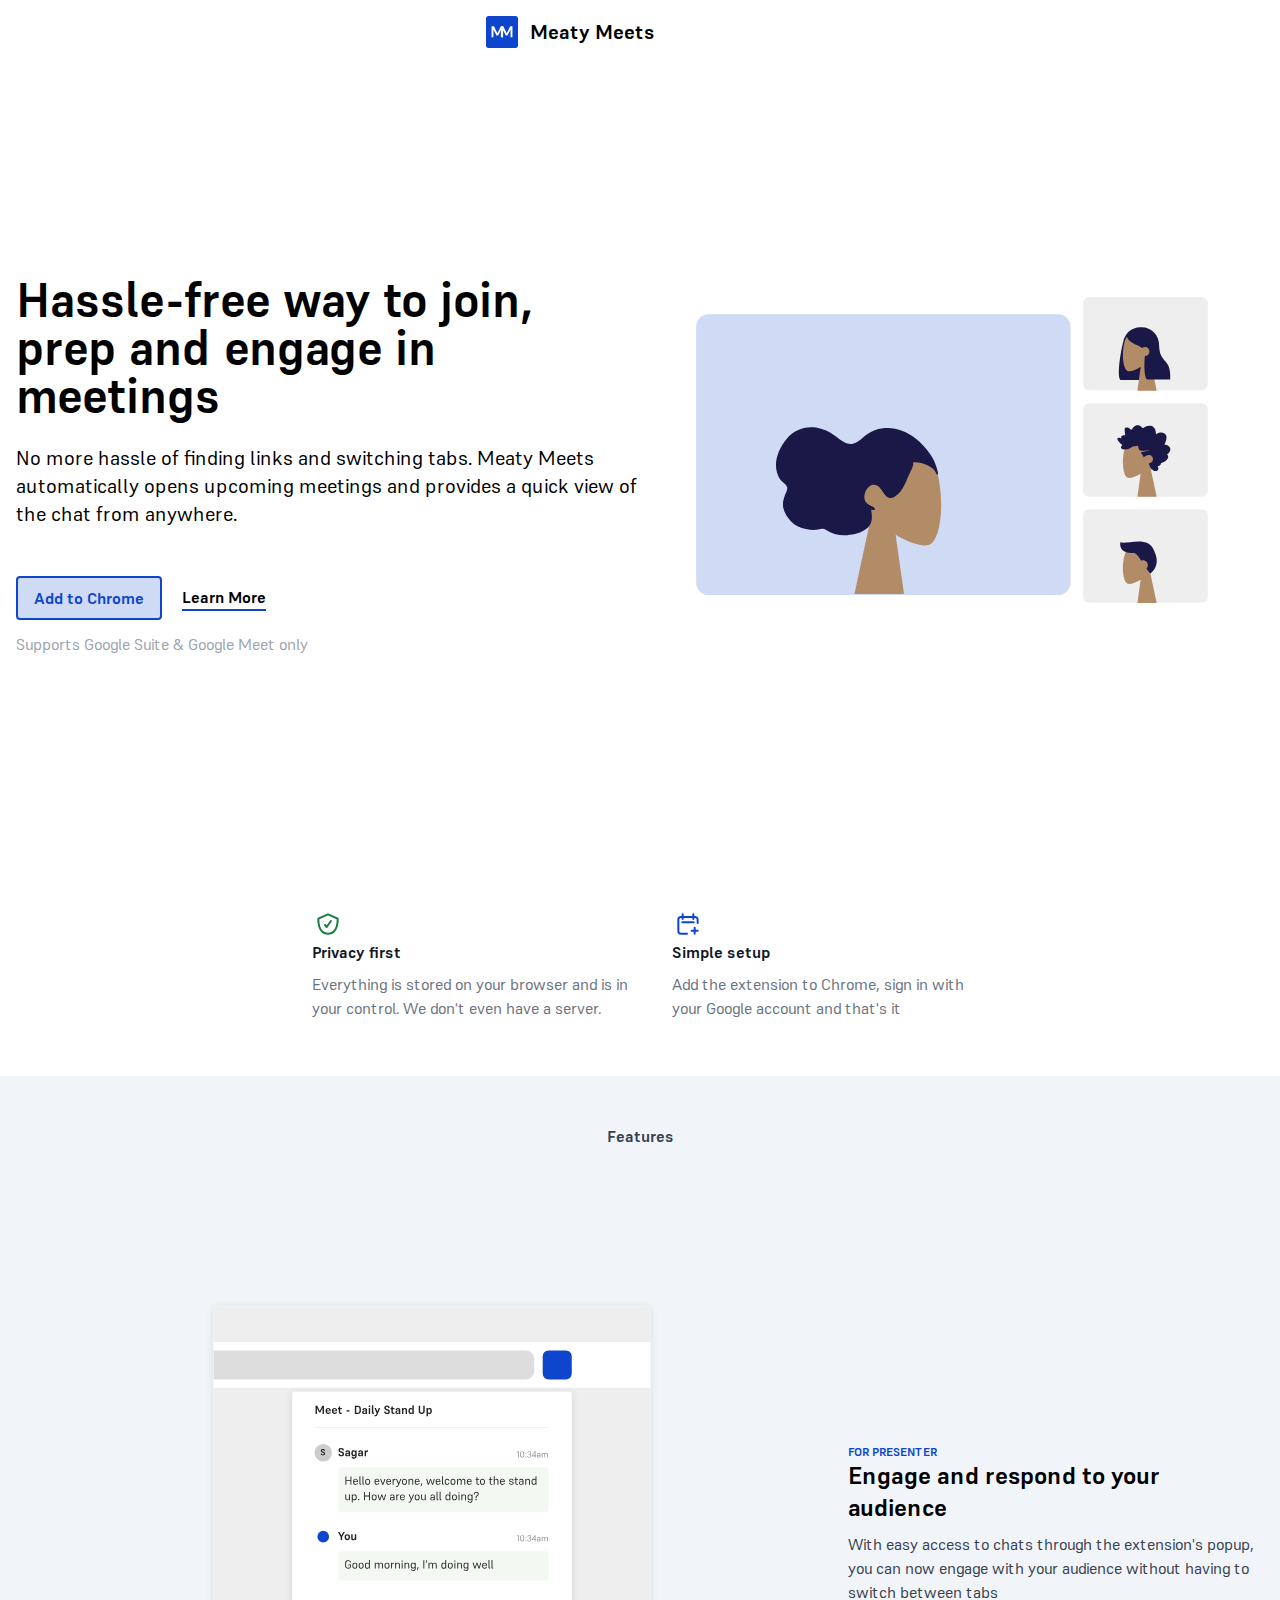
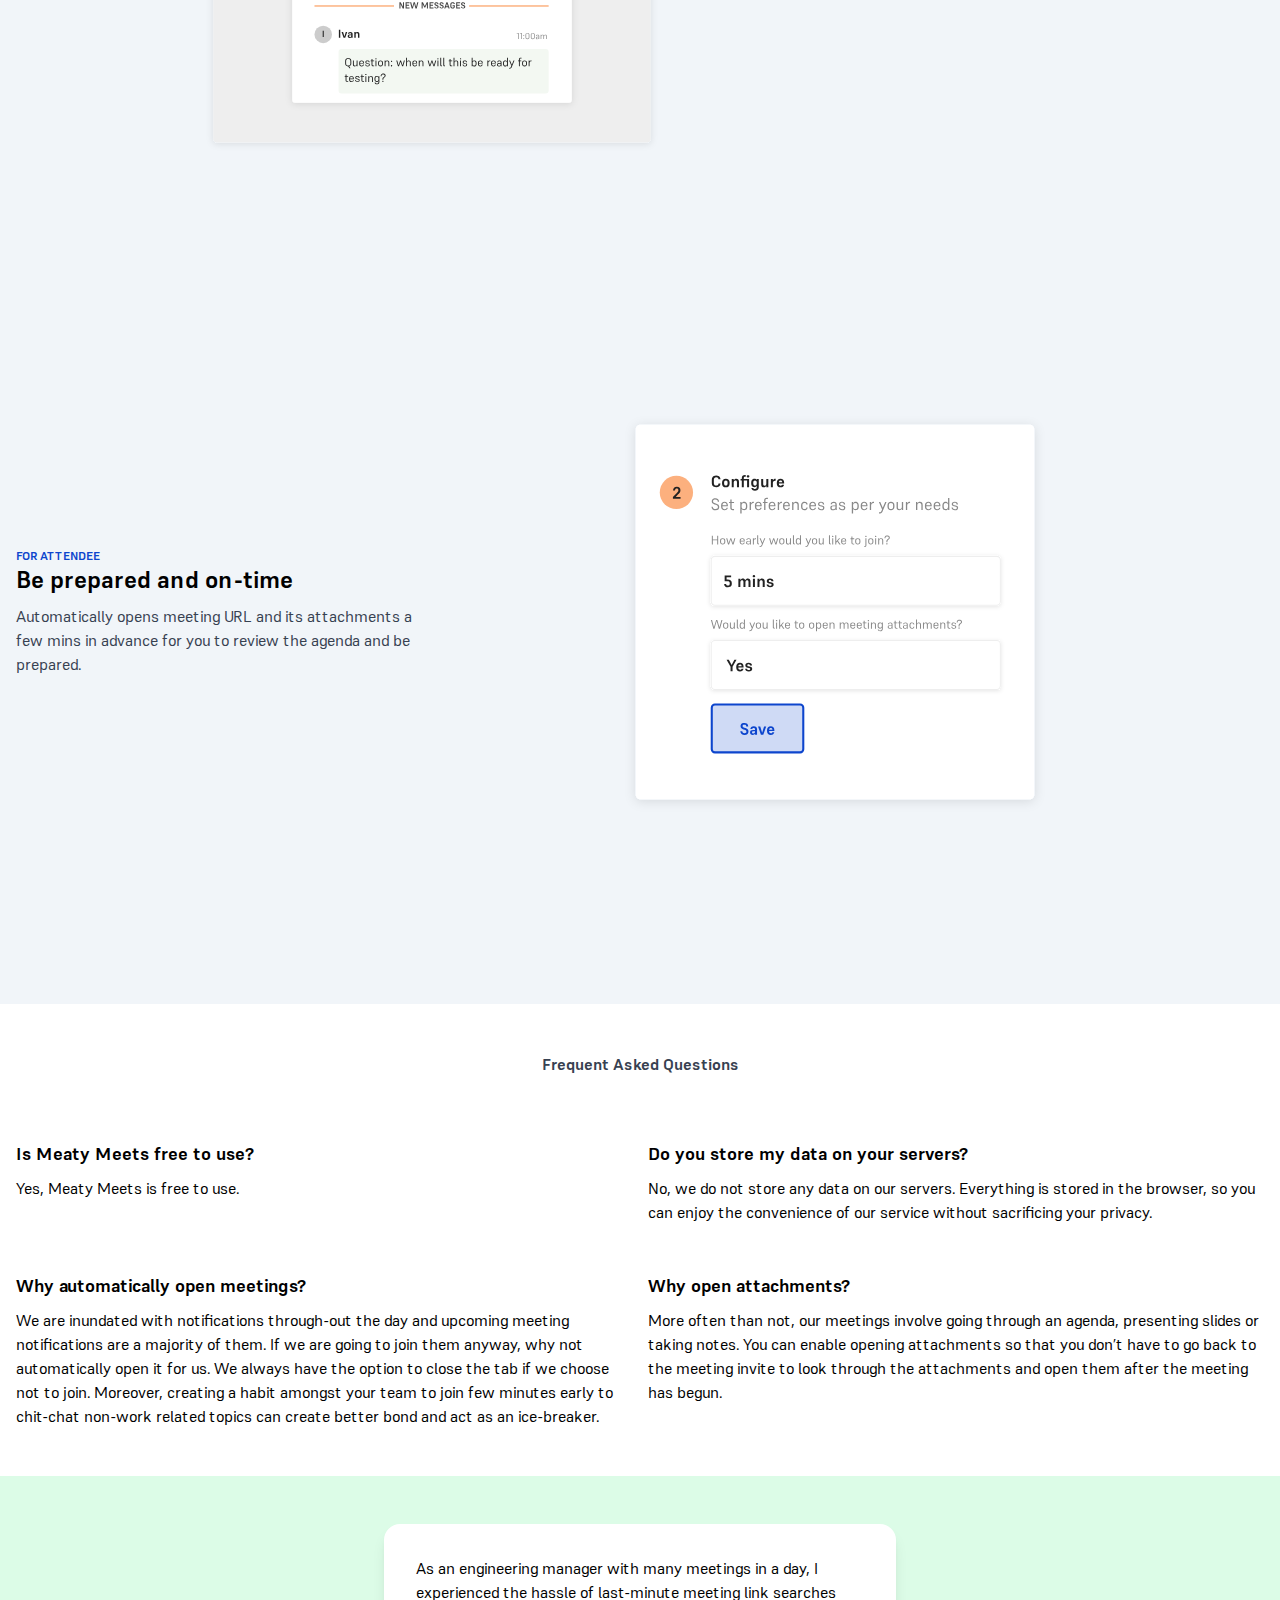
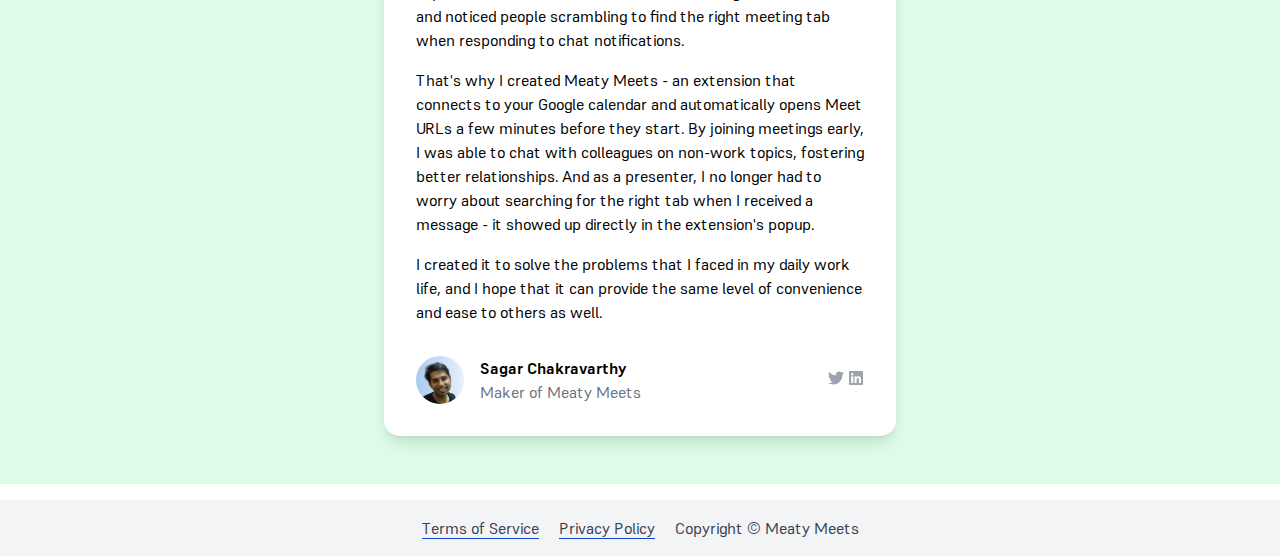
==== commit 507d2d47: "deploy: b95d903d6891e1b061ba86553545b9f7e93e8e92" ====
--- a/index.html
+++ b/index.html
@@ -7,6 +7,17 @@
 that's it</div></div></div></div><div class=bg-slate-100><div class="container mx-auto px-4"><div id=features class=py-12><div class="text-center font-bold text-gray-700 mb-8">Features</div><div class=py-8><div class="flex flex-col md:flex-row items-center"><div class=md:w-8/12><img class=w-full src=/chat-quick-view.svg alt="Engage and respond to your audience" title="Engage and respond to your audience"></div><div class=md:w-4/12><div class="uppercase text-accent-500 font-bold text-xs">For Presenter</div><h2 class="text-2xl font-bold mb-2">Engage and respond to your audience</h2><div class=text-gray-700>With easy access to chats through the extension's popup, you can
 now engage with your audience without having to switch between
 tabs</div></div></div></div><div class=py-8><div class="flex flex-col-reverse md:flex-row items-center"><div class=md:w-4/12><div class="uppercase text-accent-500 font-bold text-xs">For Attendee</div><h2 class="text-2xl font-bold mb-2">Be prepared and on-time</h2><div class=text-gray-700>Automatically opens meeting URL and its attachments a few mins
-in advance for you to review the agenda and be prepared.</div></div><div class=md:w-8/12><img class=w-full src=/open-meetings.svg title="Be prepared and on-time" alt="Be prepared and on-time"></div></div></div></div></div></div><div class="container mx-auto px-4 py-12"><div class="text-center font-bold text-gray-700 mb-8">Frequent Asked Questions</div><div class="max-w-md mx-auto"><div class=mt-8><div class="text-lg font-bold mb-2">Is Meaty Meets free to use?</div><div>Yes, Meaty Meets is free to use.</div></div><div class=mt-8><div class="text-lg font-bold mb-2">Do you store my data on your servers?</div><div>No, we do not store any data on our servers. Everything is stored in the browser, so you can enjoy the convenience of our service without sacrificing your privacy.</div></div><div class=mt-8><div class="text-lg font-bold mb-2">Why automatically open meetings?</div><div>We are inundated with notifications through-out the day and upcoming meeting notifications are a majority of them. If we are going to join them anyway, why not automatically open it for us. We always have the option to close the tab if we choose not to join. Moreover, creating a habit amongst your team to join few minutes early to chit-chat non-work related topics can create better bond and act as an ice-breaker.</div></div><div class=mt-8><div class="text-lg font-bold mb-2">Why open attachments?</div><div>More often than not, our meetings involve going through an agenda, presenting slides or taking notes. You can enable opening attachments so that you don’t have to go back to the meeting invite to look through the attachments and open them after the meeting has begun.</div></div></div></div></div></main><footer class="py-4 bg-gray-100 mt-4"><center><a class="text-gray-700 border-b border-accent-500 mr-4" href=/terms/>Terms of Service</a>
+in advance for you to review the agenda and be prepared.</div></div><div class=md:w-8/12><img class=w-full src=/open-meetings.svg title="Be prepared and on-time" alt="Be prepared and on-time"></div></div></div></div></div></div><div class="container mx-auto px-4 py-12"><div class="text-center font-bold text-gray-700 mb-8">Frequent Asked Questions</div><div class="grid grid-cols-2 gap-4"><div class=mt-8><div class="text-lg font-bold mb-2">Is Meaty Meets free to use?</div><div>Yes, Meaty Meets is free to use.</div></div><div class=mt-8><div class="text-lg font-bold mb-2">Do you store my data on your servers?</div><div>No, we do not store any data on our servers. Everything is stored in the browser, so you can enjoy the convenience of our service without sacrificing your privacy.</div></div><div class=mt-8><div class="text-lg font-bold mb-2">Why automatically open meetings?</div><div>We are inundated with notifications through-out the day and upcoming meeting notifications are a majority of them. If we are going to join them anyway, why not automatically open it for us. We always have the option to close the tab if we choose not to join. Moreover, creating a habit amongst your team to join few minutes early to chit-chat non-work related topics can create better bond and act as an ice-breaker.</div></div><div class=mt-8><div class="text-lg font-bold mb-2">Why open attachments?</div><div>More often than not, our meetings involve going through an agenda, presenting slides or taking notes. You can enable opening attachments so that you don’t have to go back to the meeting invite to look through the attachments and open them after the meeting has begun.</div></div></div></div><div class="bg-green-100 py-12"><div class="max-w-lg m-auto"><div class="p-8 bg-white rounded-2xl shadow-lg"><p>As an engineering manager with many meetings in a day, I experienced
+the hassle of last-minute meeting link searches and noticed people
+scrambling to find the right meeting tab when responding to chat
+notifications.</p><p>That's why I created Meaty Meets - an extension that connects to your
+Google calendar and automatically opens Meet URLs a few minutes before
+they start. By joining meetings early, I was able to chat with
+colleagues on non-work topics, fostering better relationships. And as
+a presenter, I no longer had to worry about searching for the right
+tab when I received a message - it showed up directly in the
+extension's popup.</p><p>I created it to solve the problems that I faced in my daily work life,
+and I hope that it can provide the same level of convenience and ease
+to others as well.</p><div class="flex items-center mt-8"><img src=/profile-picture.png class="rounded-full w-12 h-12"><div class="flex-1 ml-4"><div class=font-bold>Sagar Chakravarthy</div><div class=text-gray-500>Maker of Meaty Meets</div></div><div class="ml-4 text-gray-400 w-12 text-right"><a class=inline-block href=https://twitter.com/bpsagar target=_blank><svg class="w-4 h-4" xmlns="http://www.w3.org/2000/svg" viewBox="0 0 512 512" fill="currentcolor"><path d="M459.37 151.716c.325 4.548.325 9.097.325 13.645.0 138.72-105.583 298.558-298.558 298.558-59.452.0-114.68-17.219-161.137-47.106 8.447.974 16.568 1.299 25.34 1.299 49.055.0 94.213-16.568 130.274-44.832-46.132-.975-84.792-31.188-98.112-72.772 6.498.974 12.995 1.624 19.818 1.624 9.421.0 18.843-1.3 27.614-3.573-48.081-9.747-84.143-51.98-84.143-102.985v-1.299c13.969 7.797 30.214 12.67 47.431 13.319-28.264-18.843-46.781-51.005-46.781-87.391.0-19.492 5.197-37.36 14.294-52.954 51.655 63.675 129.3 105.258 216.365 109.807-1.624-7.797-2.599-15.918-2.599-24.04.0-57.828 46.782-104.934 104.934-104.934 30.213.0 57.502 12.67 76.67 33.137 23.715-4.548 46.456-13.32 66.599-25.34-7.798 24.366-24.366 44.833-46.132 57.827 21.117-2.273 41.584-8.122 60.426-16.243-14.292 20.791-32.161 39.308-52.628 54.253z"/></svg></a><a class="inline-block ml-1" href=https://www.linkedin.com/in/sagar-chakravarthy/ target=_blank><svg class="w-4 h-4" xmlns="http://www.w3.org/2000/svg" viewBox="0 0 448 512" fill="currentcolor"><path d="M416 32H31.9C14.3 32 0 46.5.0 64.3v383.4C0 465.5 14.3 480 31.9 480H416c17.6.0 32-14.5 32-32.3V64.3c0-17.8-14.4-32.3-32-32.3zM135.4 416H69V202.2h66.5V416zm-33.2-243c-21.3.0-38.5-17.3-38.5-38.5S80.9 96 102.2 96c21.2.0 38.5 17.3 38.5 38.5.0 21.3-17.2 38.5-38.5 38.5zm282.1 243h-66.4V312c0-24.8-.5-56.7-34.5-56.7-34.6.0-39.9 27-39.9 54.9V416h-66.4V202.2h63.7v29.2h.9c8.9-16.8 30.6-34.5 62.9-34.5 67.2.0 79.7 44.3 79.7 101.9V416z"/></svg></a></div></div></div></div></div></div></main><footer class="py-4 bg-gray-100 mt-4"><center><a class="text-gray-700 border-b border-accent-500 mr-4" href=/terms/>Terms of Service</a>
 <a class="text-gray-700 border-b border-accent-500 mr-4" href=/privacy/>Privacy Policy</a>
 <span class=text-gray-700>Copyright © Meaty Meets</span></center></footer></body><script>const addChromeButton=document.getElementById("add-to-chrome-header");window.addEventListener("scroll",()=>{window.scrollY>window.innerHeight/2?addChromeButton.classList.remove("translate-y-20"):addChromeButton.classList.add("translate-y-20")})</script></html>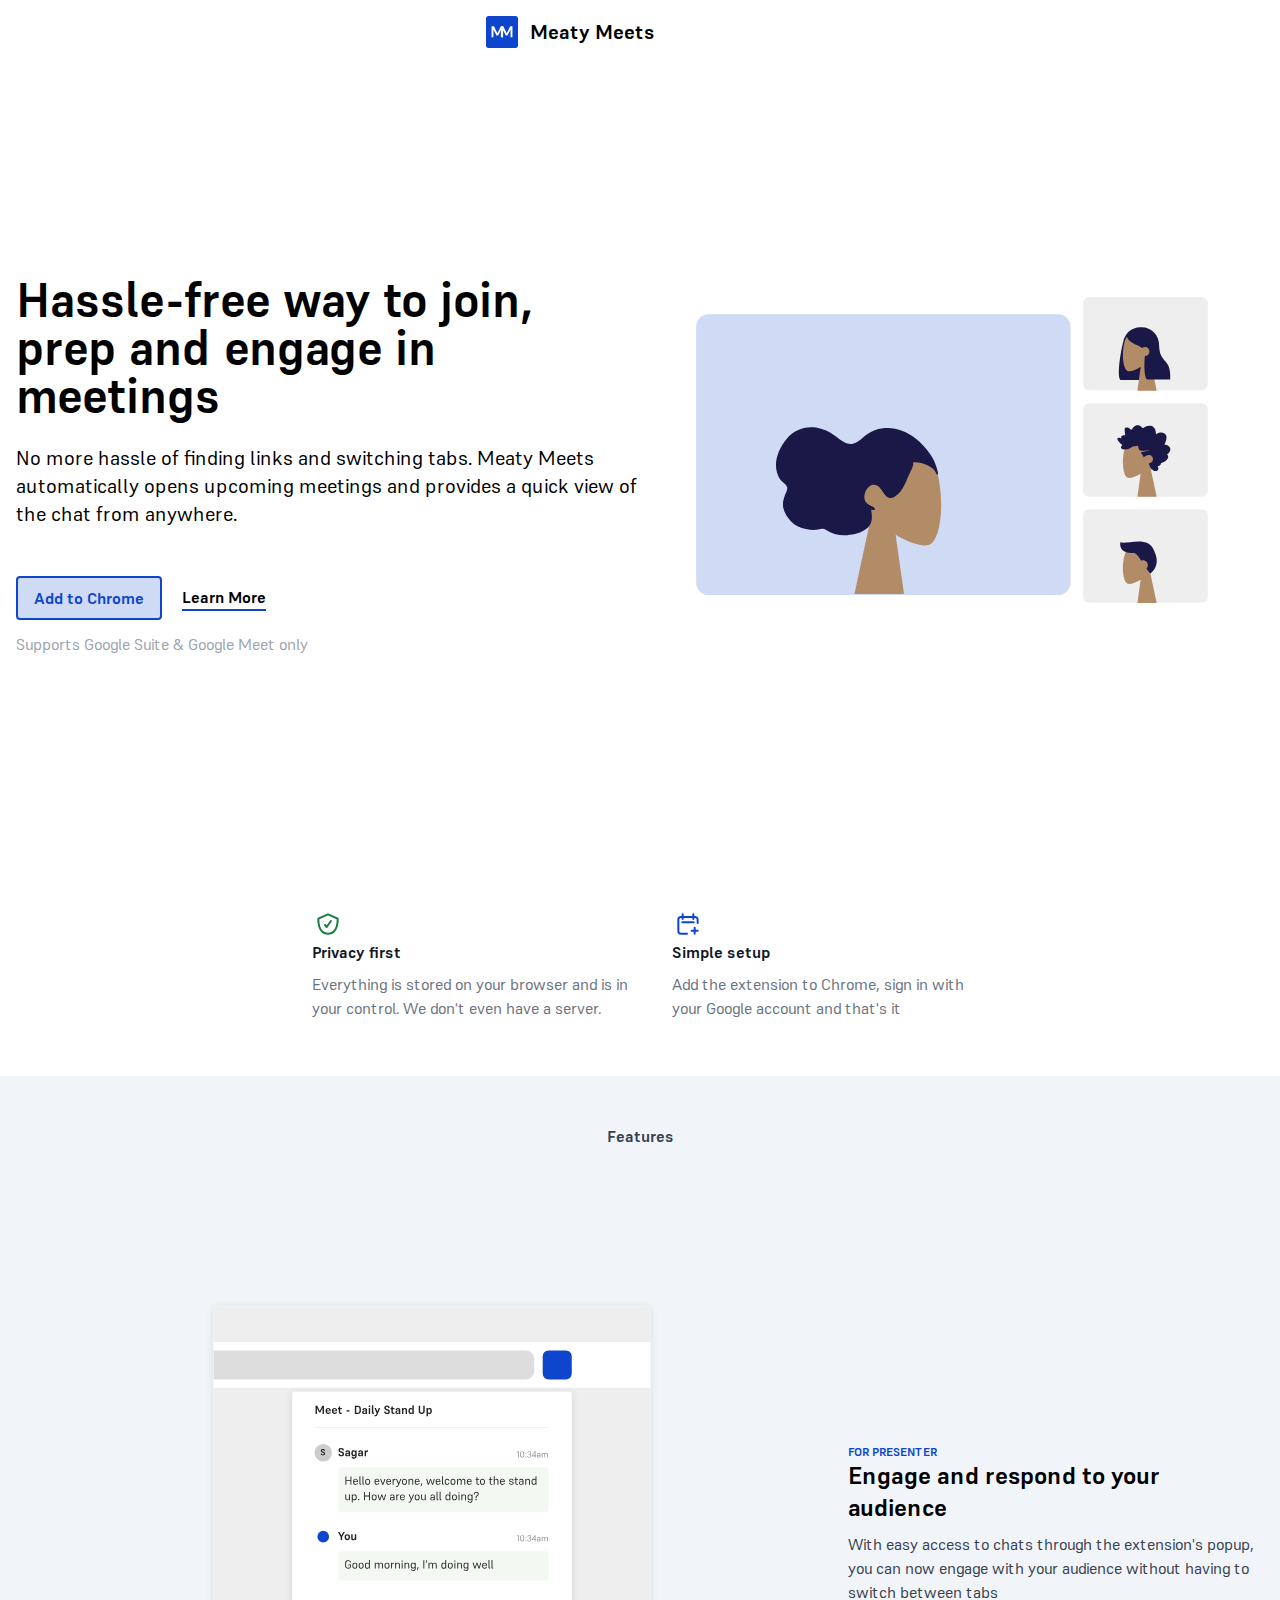
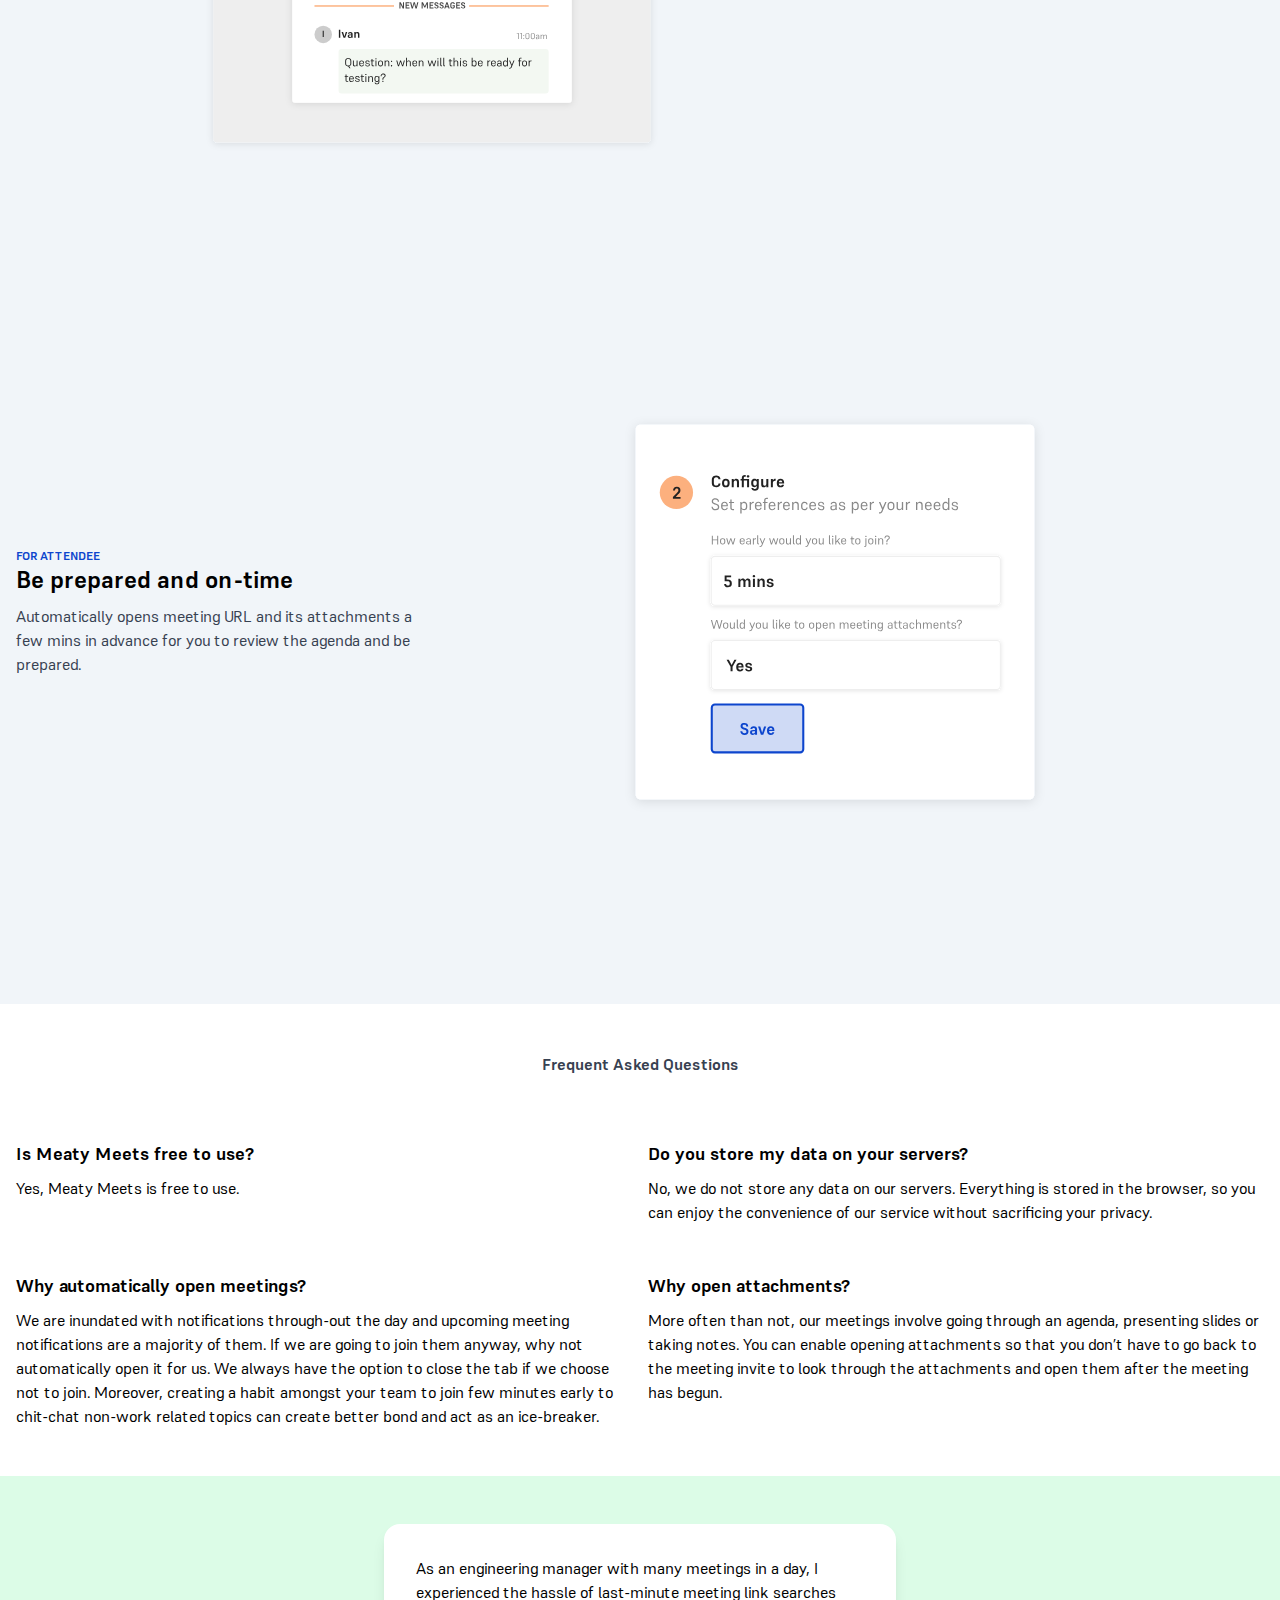
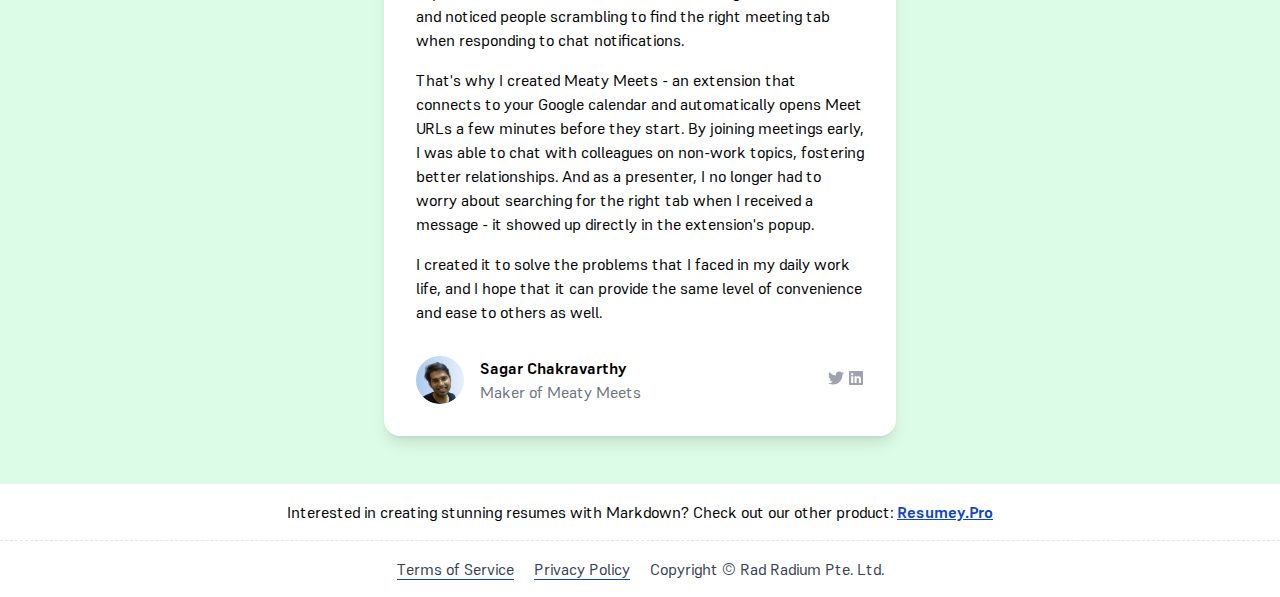
==== commit c945f042: "deploy: 6f70775f3b3ce69a966e8bfaba5dca67f9970360" ====
--- a/index.html
+++ b/index.html
@@ -18,6 +18,8 @@
 tab when I received a message - it showed up directly in the
 extension's popup.</p><p>I created it to solve the problems that I faced in my daily work life,
 and I hope that it can provide the same level of convenience and ease
-to others as well.</p><div class="flex items-center mt-8"><img src=/profile-picture.png class="rounded-full w-12 h-12"><div class="flex-1 ml-4"><div class=font-bold>Sagar Chakravarthy</div><div class=text-gray-500>Maker of Meaty Meets</div></div><div class="ml-4 text-gray-400 w-12 text-right"><a class=inline-block href=https://twitter.com/bpsagar target=_blank><svg class="w-4 h-4" xmlns="http://www.w3.org/2000/svg" viewBox="0 0 512 512" fill="currentcolor"><path d="M459.37 151.716c.325 4.548.325 9.097.325 13.645.0 138.72-105.583 298.558-298.558 298.558-59.452.0-114.68-17.219-161.137-47.106 8.447.974 16.568 1.299 25.34 1.299 49.055.0 94.213-16.568 130.274-44.832-46.132-.975-84.792-31.188-98.112-72.772 6.498.974 12.995 1.624 19.818 1.624 9.421.0 18.843-1.3 27.614-3.573-48.081-9.747-84.143-51.98-84.143-102.985v-1.299c13.969 7.797 30.214 12.67 47.431 13.319-28.264-18.843-46.781-51.005-46.781-87.391.0-19.492 5.197-37.36 14.294-52.954 51.655 63.675 129.3 105.258 216.365 109.807-1.624-7.797-2.599-15.918-2.599-24.04.0-57.828 46.782-104.934 104.934-104.934 30.213.0 57.502 12.67 76.67 33.137 23.715-4.548 46.456-13.32 66.599-25.34-7.798 24.366-24.366 44.833-46.132 57.827 21.117-2.273 41.584-8.122 60.426-16.243-14.292 20.791-32.161 39.308-52.628 54.253z"/></svg></a><a class="inline-block ml-1" href=https://www.linkedin.com/in/sagar-chakravarthy/ target=_blank><svg class="w-4 h-4" xmlns="http://www.w3.org/2000/svg" viewBox="0 0 448 512" fill="currentcolor"><path d="M416 32H31.9C14.3 32 0 46.5.0 64.3v383.4C0 465.5 14.3 480 31.9 480H416c17.6.0 32-14.5 32-32.3V64.3c0-17.8-14.4-32.3-32-32.3zM135.4 416H69V202.2h66.5V416zm-33.2-243c-21.3.0-38.5-17.3-38.5-38.5S80.9 96 102.2 96c21.2.0 38.5 17.3 38.5 38.5.0 21.3-17.2 38.5-38.5 38.5zm282.1 243h-66.4V312c0-24.8-.5-56.7-34.5-56.7-34.6.0-39.9 27-39.9 54.9V416h-66.4V202.2h63.7v29.2h.9c8.9-16.8 30.6-34.5 62.9-34.5 67.2.0 79.7 44.3 79.7 101.9V416z"/></svg></a></div></div></div></div></div></div></main><footer class="py-4 bg-gray-100 mt-4"><center><a class="text-gray-700 border-b border-accent-500 mr-4" href=/terms/>Terms of Service</a>
+to others as well.</p><div class="flex items-center mt-8"><img src=/profile-picture.png class="rounded-full w-12 h-12"><div class="flex-1 ml-4"><div class=font-bold>Sagar Chakravarthy</div><div class=text-gray-500>Maker of Meaty Meets</div></div><div class="ml-4 text-gray-400 w-12 text-right"><a class=inline-block href=https://twitter.com/bpsagar target=_blank><svg class="w-4 h-4" xmlns="http://www.w3.org/2000/svg" viewBox="0 0 512 512" fill="currentcolor"><path d="M459.37 151.716c.325 4.548.325 9.097.325 13.645.0 138.72-105.583 298.558-298.558 298.558-59.452.0-114.68-17.219-161.137-47.106 8.447.974 16.568 1.299 25.34 1.299 49.055.0 94.213-16.568 130.274-44.832-46.132-.975-84.792-31.188-98.112-72.772 6.498.974 12.995 1.624 19.818 1.624 9.421.0 18.843-1.3 27.614-3.573-48.081-9.747-84.143-51.98-84.143-102.985v-1.299c13.969 7.797 30.214 12.67 47.431 13.319-28.264-18.843-46.781-51.005-46.781-87.391.0-19.492 5.197-37.36 14.294-52.954 51.655 63.675 129.3 105.258 216.365 109.807-1.624-7.797-2.599-15.918-2.599-24.04.0-57.828 46.782-104.934 104.934-104.934 30.213.0 57.502 12.67 76.67 33.137 23.715-4.548 46.456-13.32 66.599-25.34-7.798 24.366-24.366 44.833-46.132 57.827 21.117-2.273 41.584-8.122 60.426-16.243-14.292 20.791-32.161 39.308-52.628 54.253z"/></svg></a><a class="inline-block ml-1" href=https://www.linkedin.com/in/sagar-chakravarthy/ target=_blank><svg class="w-4 h-4" xmlns="http://www.w3.org/2000/svg" viewBox="0 0 448 512" fill="currentcolor"><path d="M416 32H31.9C14.3 32 0 46.5.0 64.3v383.4C0 465.5 14.3 480 31.9 480H416c17.6.0 32-14.5 32-32.3V64.3c0-17.8-14.4-32.3-32-32.3zM135.4 416H69V202.2h66.5V416zm-33.2-243c-21.3.0-38.5-17.3-38.5-38.5S80.9 96 102.2 96c21.2.0 38.5 17.3 38.5 38.5.0 21.3-17.2 38.5-38.5 38.5zm282.1 243h-66.4V312c0-24.8-.5-56.7-34.5-56.7-34.6.0-39.9 27-39.9 54.9V416h-66.4V202.2h63.7v29.2h.9c8.9-16.8 30.6-34.5 62.9-34.5 67.2.0 79.7 44.3 79.7 101.9V416z"/></svg></a></div></div></div></div></div></div></main><footer class="container mx-auto"><div class="text-center py-4 border-b border-dashed">Interested in creating stunning resumes with Markdown? Check out our other
+product:
+<a class="font-bold text-accent-500 underline" href="https://resumey.pro/?ref=meatymeets">Resumey.Pro</a></div><div class="text-center py-4"><a class="text-gray-700 border-b border-accent-500 mr-4" href=/terms/>Terms of Service</a>
 <a class="text-gray-700 border-b border-accent-500 mr-4" href=/privacy/>Privacy Policy</a>
-<span class=text-gray-700>Copyright © Meaty Meets</span></center></footer></body><script>const addChromeButton=document.getElementById("add-to-chrome-header");window.addEventListener("scroll",()=>{window.scrollY>window.innerHeight/2?addChromeButton.classList.remove("translate-y-20"):addChromeButton.classList.add("translate-y-20")})</script></html>+<span class=text-gray-700>Copyright © Rad Radium Pte. Ltd.</span></div></footer></body><script>const addChromeButton=document.getElementById("add-to-chrome-header");window.addEventListener("scroll",()=>{window.scrollY>window.innerHeight/2?addChromeButton.classList.remove("translate-y-20"):addChromeButton.classList.add("translate-y-20")})</script></html>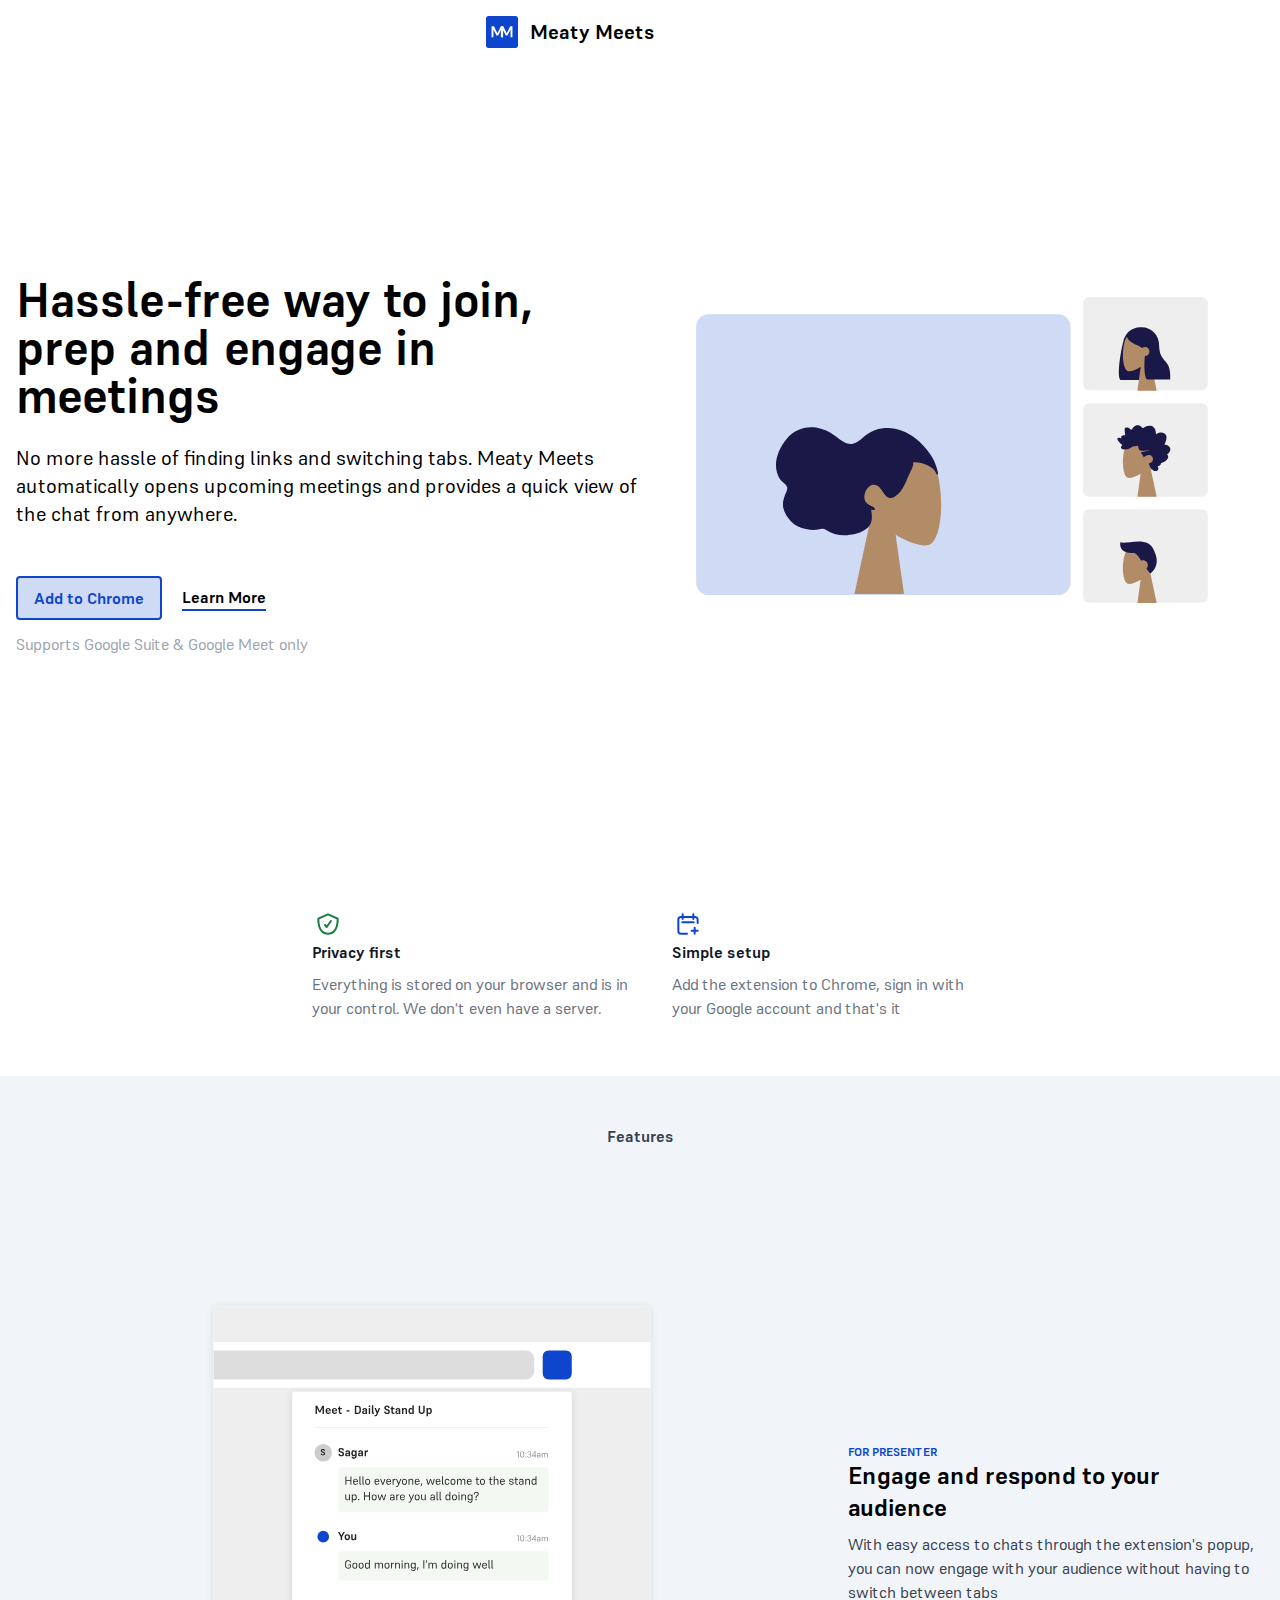
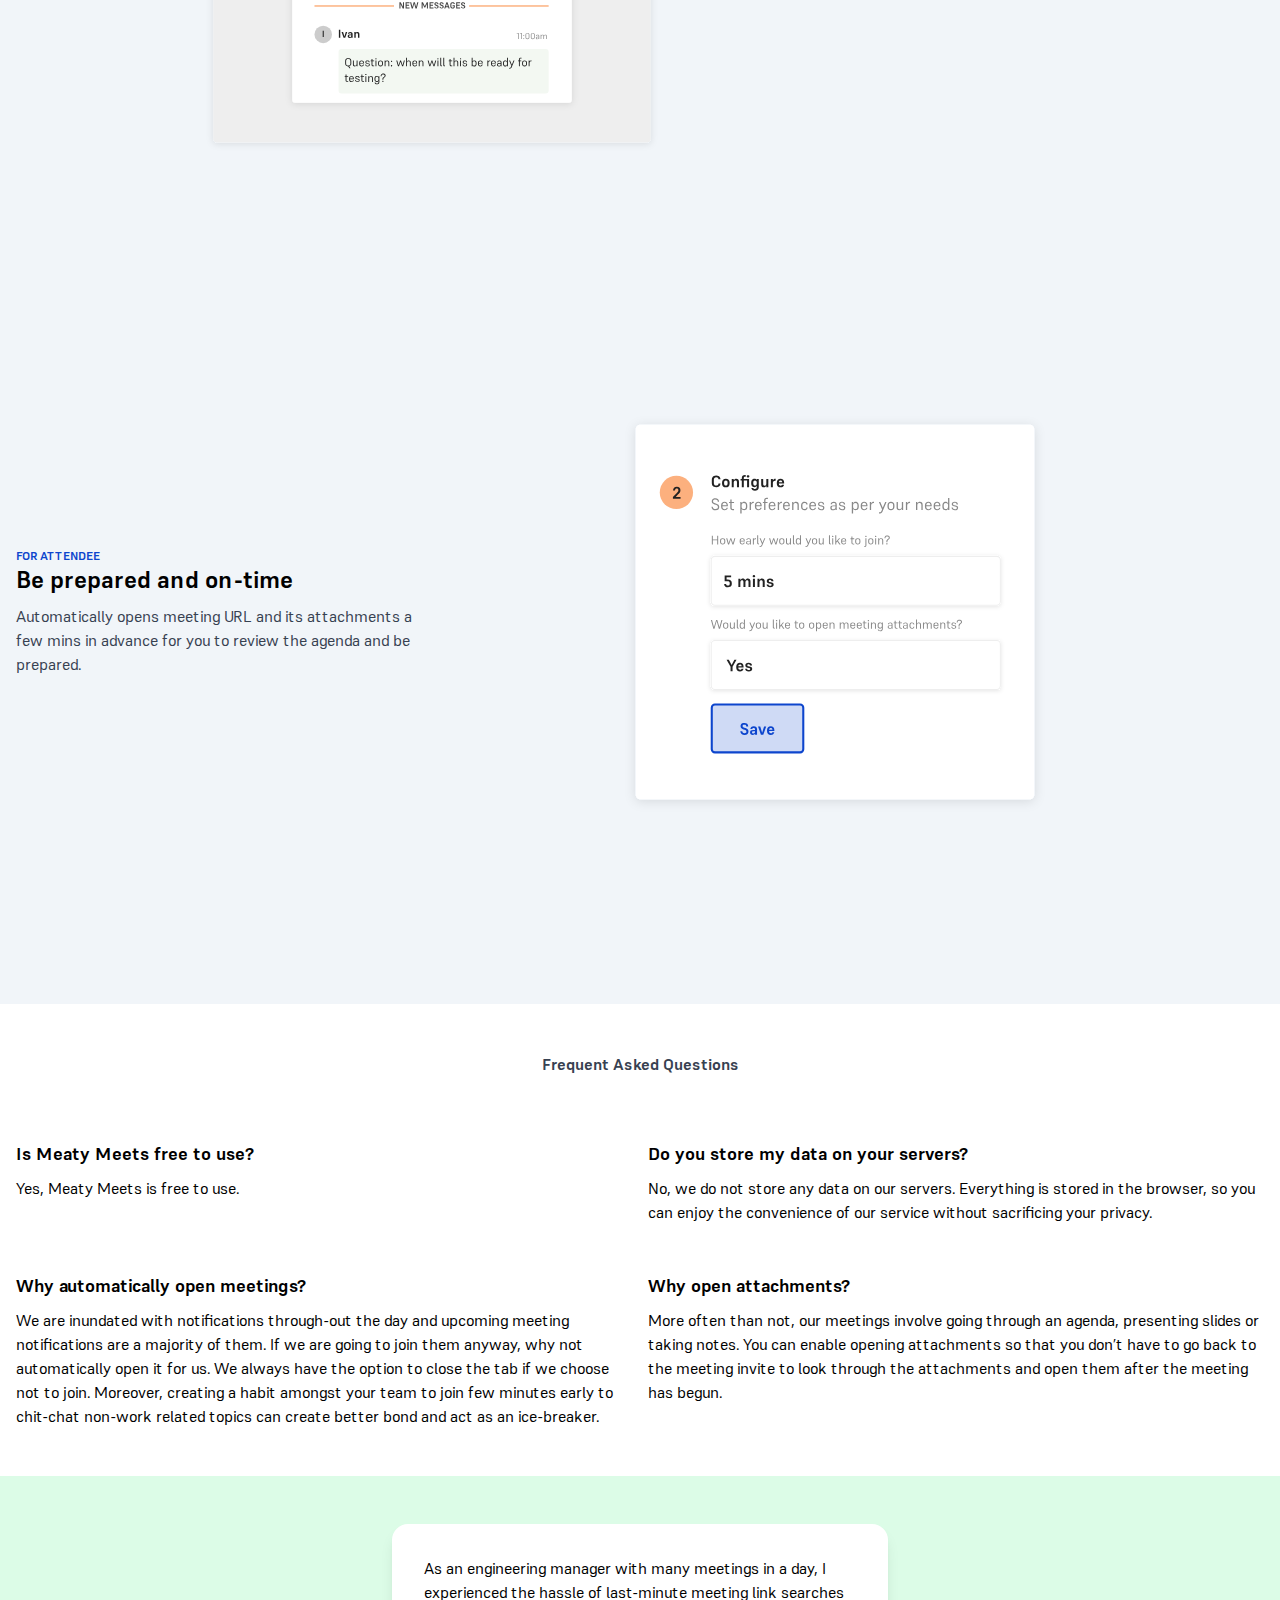
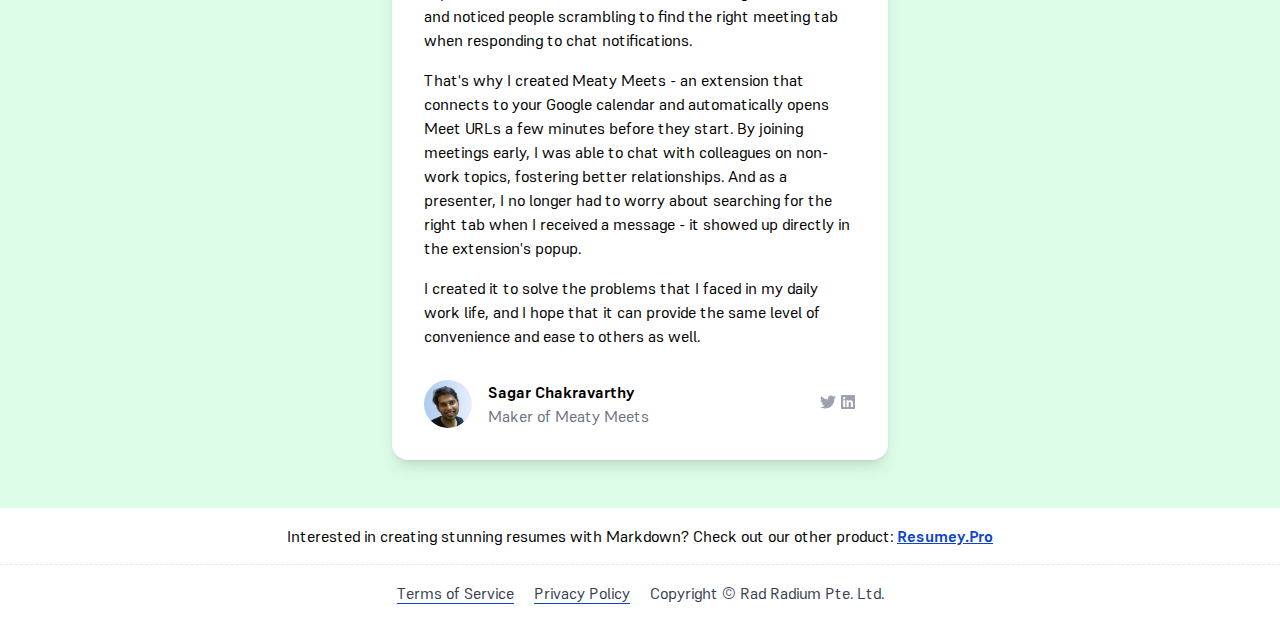
==== commit be29c0fc: "deploy: 53fd064f75f84e5c78f2ba29719e60701ac1241d" ====
--- a/index.html
+++ b/index.html
@@ -7,7 +7,7 @@
 that's it</div></div></div></div><div class=bg-slate-100><div class="container mx-auto px-4"><div id=features class=py-12><div class="text-center font-bold text-gray-700 mb-8">Features</div><div class=py-8><div class="flex flex-col md:flex-row items-center"><div class=md:w-8/12><img class=w-full src=/chat-quick-view.svg alt="Engage and respond to your audience" title="Engage and respond to your audience"></div><div class=md:w-4/12><div class="uppercase text-accent-500 font-bold text-xs">For Presenter</div><h2 class="text-2xl font-bold mb-2">Engage and respond to your audience</h2><div class=text-gray-700>With easy access to chats through the extension's popup, you can
 now engage with your audience without having to switch between
 tabs</div></div></div></div><div class=py-8><div class="flex flex-col-reverse md:flex-row items-center"><div class=md:w-4/12><div class="uppercase text-accent-500 font-bold text-xs">For Attendee</div><h2 class="text-2xl font-bold mb-2">Be prepared and on-time</h2><div class=text-gray-700>Automatically opens meeting URL and its attachments a few mins
-in advance for you to review the agenda and be prepared.</div></div><div class=md:w-8/12><img class=w-full src=/open-meetings.svg title="Be prepared and on-time" alt="Be prepared and on-time"></div></div></div></div></div></div><div class="container mx-auto px-4 py-12"><div class="text-center font-bold text-gray-700 mb-8">Frequent Asked Questions</div><div class="grid grid-cols-2 gap-4"><div class=mt-8><div class="text-lg font-bold mb-2">Is Meaty Meets free to use?</div><div>Yes, Meaty Meets is free to use.</div></div><div class=mt-8><div class="text-lg font-bold mb-2">Do you store my data on your servers?</div><div>No, we do not store any data on our servers. Everything is stored in the browser, so you can enjoy the convenience of our service without sacrificing your privacy.</div></div><div class=mt-8><div class="text-lg font-bold mb-2">Why automatically open meetings?</div><div>We are inundated with notifications through-out the day and upcoming meeting notifications are a majority of them. If we are going to join them anyway, why not automatically open it for us. We always have the option to close the tab if we choose not to join. Moreover, creating a habit amongst your team to join few minutes early to chit-chat non-work related topics can create better bond and act as an ice-breaker.</div></div><div class=mt-8><div class="text-lg font-bold mb-2">Why open attachments?</div><div>More often than not, our meetings involve going through an agenda, presenting slides or taking notes. You can enable opening attachments so that you don’t have to go back to the meeting invite to look through the attachments and open them after the meeting has begun.</div></div></div></div><div class="bg-green-100 py-12"><div class="max-w-lg m-auto"><div class="p-8 bg-white rounded-2xl shadow-lg"><p>As an engineering manager with many meetings in a day, I experienced
+in advance for you to review the agenda and be prepared.</div></div><div class=md:w-8/12><img class=w-full src=/open-meetings.svg title="Be prepared and on-time" alt="Be prepared and on-time"></div></div></div></div></div></div><div class="container mx-auto px-4 py-12"><div class="text-center font-bold text-gray-700 mb-8">Frequent Asked Questions</div><div class="grid grid-cols-1 md:grid-cols-2 gap-4"><div class=mt-8><div class="text-lg font-bold mb-2">Is Meaty Meets free to use?</div><div>Yes, Meaty Meets is free to use.</div></div><div class=mt-8><div class="text-lg font-bold mb-2">Do you store my data on your servers?</div><div>No, we do not store any data on our servers. Everything is stored in the browser, so you can enjoy the convenience of our service without sacrificing your privacy.</div></div><div class=mt-8><div class="text-lg font-bold mb-2">Why automatically open meetings?</div><div>We are inundated with notifications through-out the day and upcoming meeting notifications are a majority of them. If we are going to join them anyway, why not automatically open it for us. We always have the option to close the tab if we choose not to join. Moreover, creating a habit amongst your team to join few minutes early to chit-chat non-work related topics can create better bond and act as an ice-breaker.</div></div><div class=mt-8><div class="text-lg font-bold mb-2">Why open attachments?</div><div>More often than not, our meetings involve going through an agenda, presenting slides or taking notes. You can enable opening attachments so that you don’t have to go back to the meeting invite to look through the attachments and open them after the meeting has begun.</div></div></div></div><div class="bg-green-100 py-12"><div class="max-w-lg m-auto px-2"><div class="p-8 bg-white rounded-2xl shadow-lg"><p>As an engineering manager with many meetings in a day, I experienced
 the hassle of last-minute meeting link searches and noticed people
 scrambling to find the right meeting tab when responding to chat
 notifications.</p><p>That's why I created Meaty Meets - an extension that connects to your
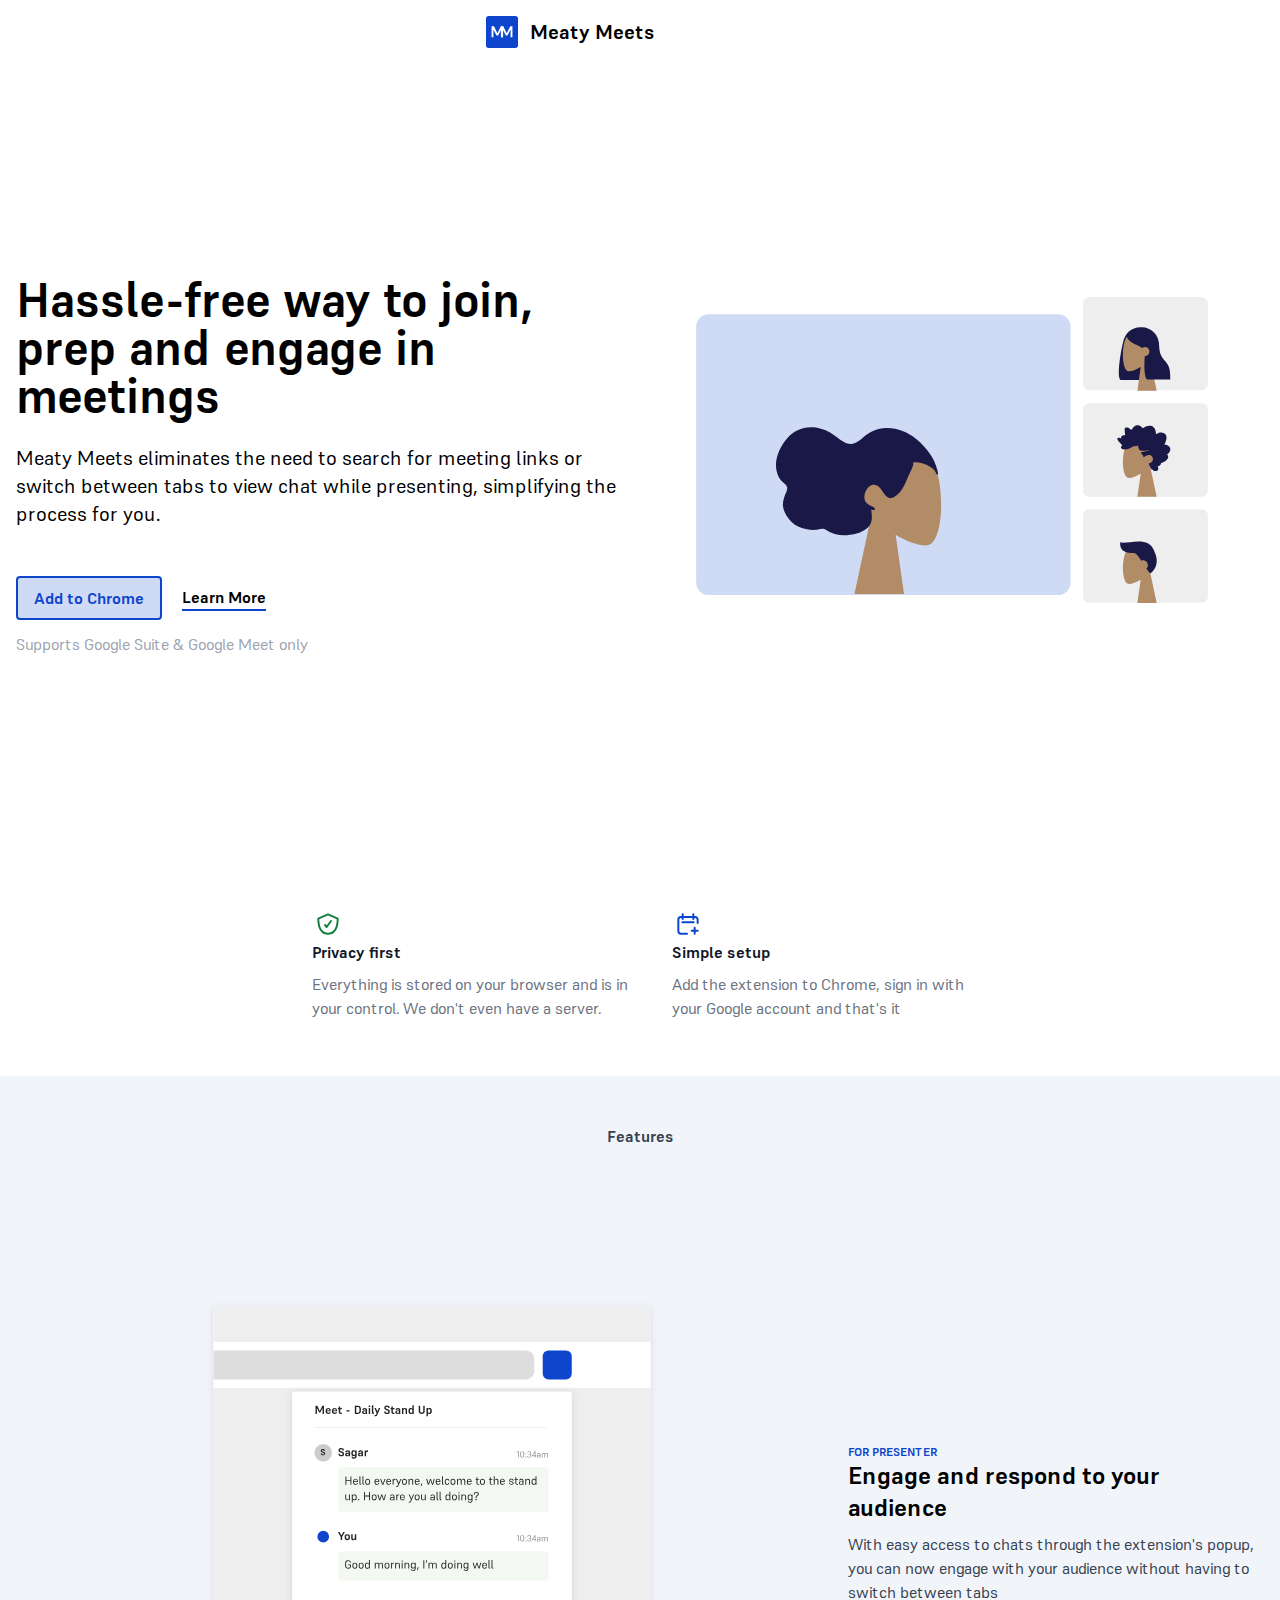
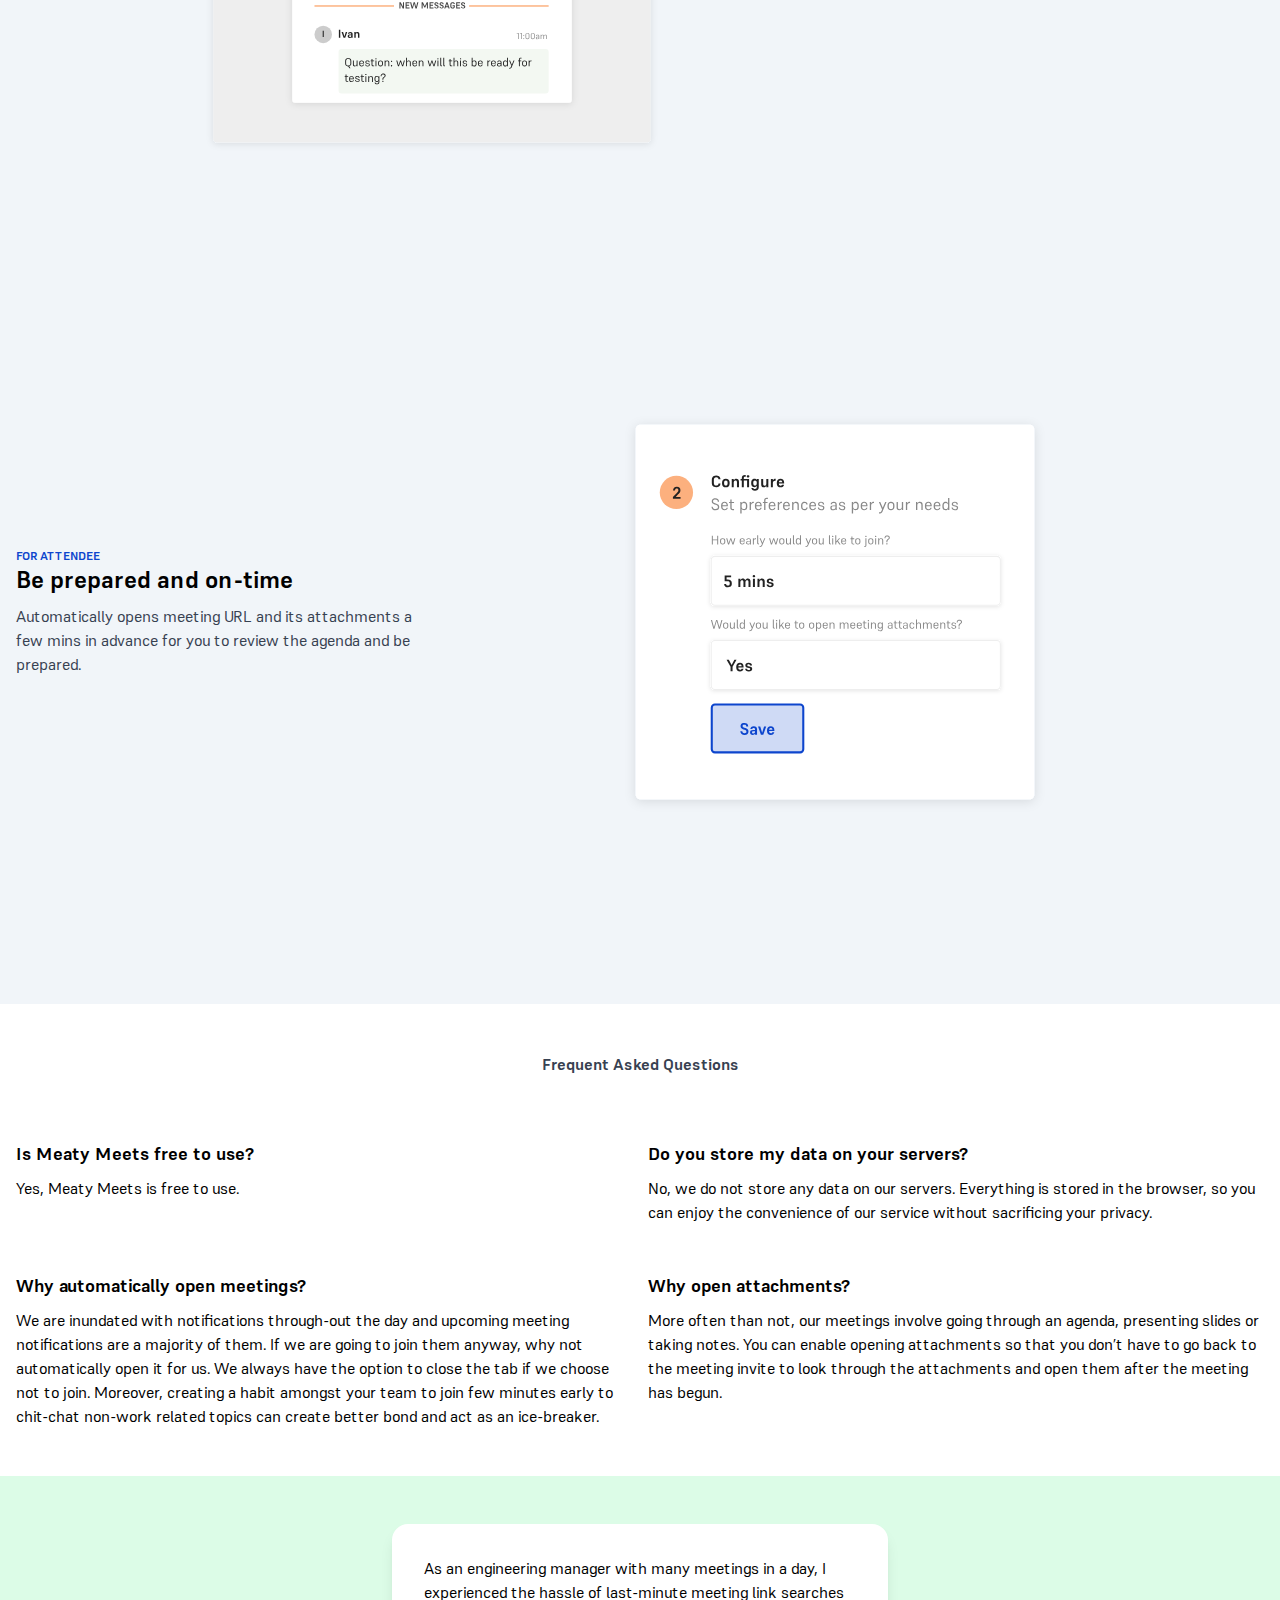
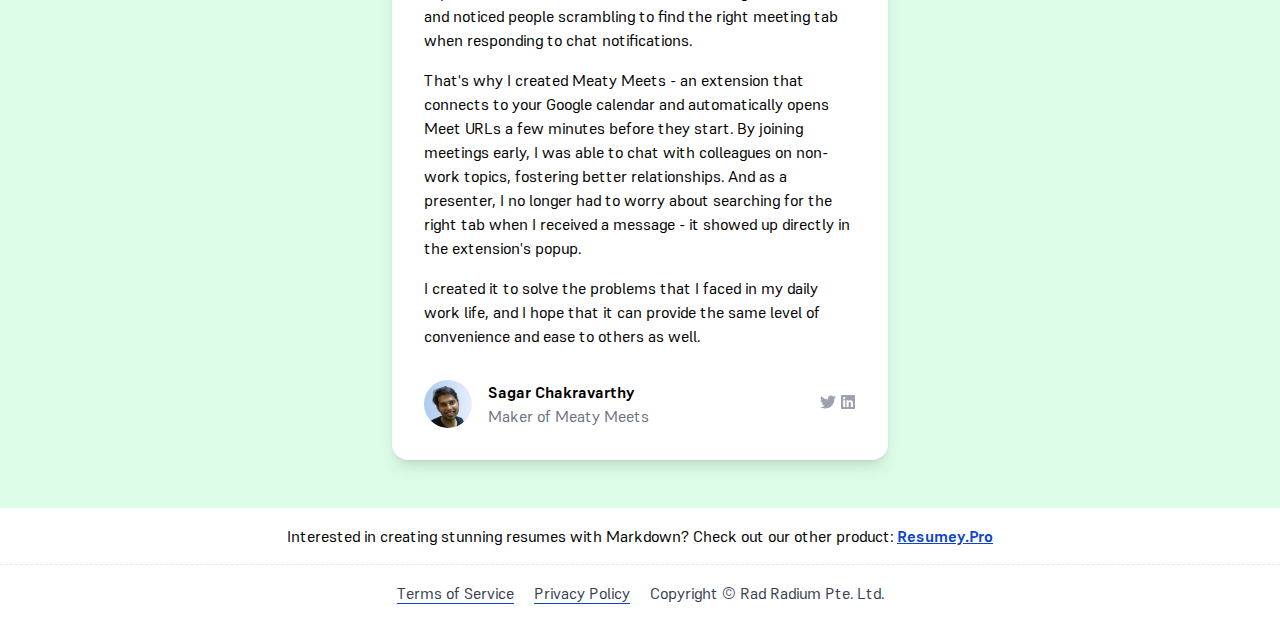
==== commit 6599b706: "deploy: f3b5b28f60a412a57ca561be09a3042498055354" ====
--- a/index.html
+++ b/index.html
@@ -1,6 +1,6 @@
-<!doctype html><html lang=en><head><meta name=generator content="Hugo 0.111.1"><meta charset=utf-8><meta http-equiv=x-ua-compatible content="IE=edge"><meta name=viewport content="width=device-width,initial-scale=1"><meta name=google-site-verification content="hmmjIIb3eT8ug032mxil8LVOPxSdBTURrRlkJ2-AkQg"><link rel=canonical href=https://meatymeets.github.io/><title>Hassle-free way to join, prep and engage in meetings</title><meta name=title content="Home"><meta name=description content="Presenters can easily access chats and engage attendees without switching tabs. Attendees can be prepared and on-time for meetings."><meta property="og:type" content="website"><meta property="og:url" content="https://meatymeets.github.io"><meta property="og:title" content="Home"><meta property="og:description" content="Presenters can easily access chats and engage attendees without switching tabs. Attendees can be prepared and on-time for meetings."><meta property="og:image" content="https://meatymeets.github.io/background.jpg"><meta property="twitter:card" content="summary_large_image"><meta property="twitter:url" content="https://meatymeets.github.io"><meta property="twitter:title" content="Home"><meta property="twitter:description" content="Presenters can easily access chats and engage attendees without switching tabs. Attendees can be prepared and on-time for meetings."><meta property="twitter:image" content="https://meatymeets.github.io/background.jpg"><link rel=stylesheet href=/supreme/css/supreme.css><link rel=stylesheet href=/index.css></head><body><main aria-role=main><div class="py-4 fixed w-full bg-white z-50 overflow-hidden"><div class="container mx-auto px-4 text-center"><a class=no-underline href=/><img class="inline-block align-middle" src=/icons/icon.svg width=32 alt="Meaty Meets Logo" title="Meaty Meets Logo">
+<!doctype html><html lang=en><head><meta name=generator content="Hugo 0.111.2"><meta charset=utf-8><meta http-equiv=x-ua-compatible content="IE=edge"><meta name=viewport content="width=device-width,initial-scale=1"><meta name=google-site-verification content="hmmjIIb3eT8ug032mxil8LVOPxSdBTURrRlkJ2-AkQg"><link rel=canonical href=https://meatymeets.github.io/><title>Hassle-free way to join, prep and engage in meetings</title><meta name=title content="Home"><meta name=description content="Presenters can easily access chats and engage attendees without switching tabs. Attendees can be prepared and on-time for meetings."><meta property="og:type" content="website"><meta property="og:url" content="https://meatymeets.github.io"><meta property="og:title" content="Home"><meta property="og:description" content="Presenters can easily access chats and engage attendees without switching tabs. Attendees can be prepared and on-time for meetings."><meta property="og:image" content="https://meatymeets.github.io/background.jpg"><meta property="twitter:card" content="summary_large_image"><meta property="twitter:url" content="https://meatymeets.github.io"><meta property="twitter:title" content="Home"><meta property="twitter:description" content="Presenters can easily access chats and engage attendees without switching tabs. Attendees can be prepared and on-time for meetings."><meta property="twitter:image" content="https://meatymeets.github.io/background.jpg"><link rel=stylesheet href=/supreme/css/supreme.css><link rel=stylesheet href=/index.css></head><body><main aria-role=main><div class="py-4 fixed w-full bg-white z-50 overflow-hidden"><div class="container mx-auto px-4 text-center"><a class=no-underline href=/><img class="inline-block align-middle" src=/icons/icon.svg width=32 alt="Meaty Meets Logo" title="Meaty Meets Logo">
 <span class="ml-2 align-middle inline-block text-xl font-bold">Meaty Meets</span></a>
-<a id=add-to-chrome-header class="translate-y-20 ml-4 inline-block align-middle text-accent-500 font-bold border-2 border-accent-500 bg-accent-100 px-2 py-1 text-sm rounded transition-all hover:-translate-y-0.5 hover:drop-shadow-lg" href=https://chrome.google.com/webstore/detail/meaty-meets/ajpohkekgaabafinjmabdmnmkddjfpin target=_blank>Add to Chrome</a></div></div><div><div class="container mx-auto px-4 py-12 text-center md:py-0 md:text-left"><div class="flex flex-col-reverse md:flex-row min-h-screen items-center"><div class=flex-1><h1 class="text-4xl md:text-5xl font-bold pb-2 leading-tight">Hassle-free way to join, prep and engage in meetings</h1><p class="pb-8 text-xl">No more hassle of finding links and switching tabs. Meaty Meets automatically opens upcoming meetings and provides a quick view of the chat from anywhere.</p><div class=pb-3><a class="inline-block align-middle text-accent-500 font-bold border-2 border-accent-500 bg-accent-100 px-4 py-2 rounded transition-all hover:-translate-y-0.5 hover:drop-shadow-lg" href=https://chrome.google.com/webstore/detail/meaty-meets/ajpohkekgaabafinjmabdmnmkddjfpin target=_blank>Add to Chrome</a>
+<a id=add-to-chrome-header class="translate-y-20 ml-4 inline-block align-middle text-accent-500 font-bold border-2 border-accent-500 bg-accent-100 px-2 py-1 text-sm rounded transition-all hover:-translate-y-0.5 hover:drop-shadow-lg" href=https://chrome.google.com/webstore/detail/meaty-meets/ajpohkekgaabafinjmabdmnmkddjfpin target=_blank>Add to Chrome</a></div></div><div><div class="container mx-auto px-4 py-12 text-center md:py-0 md:text-left"><div class="flex flex-col-reverse md:flex-row min-h-screen items-center"><div class=flex-1><h1 class="text-4xl md:text-5xl font-bold pb-2 leading-tight">Hassle-free way to join, prep and engage in meetings</h1><p class="pb-8 text-xl">Meaty Meets eliminates the need to search for meeting links or switch between tabs to view chat while presenting, simplifying the process for you.</p><div class=pb-3><a class="inline-block align-middle text-accent-500 font-bold border-2 border-accent-500 bg-accent-100 px-4 py-2 rounded transition-all hover:-translate-y-0.5 hover:drop-shadow-lg" href=https://chrome.google.com/webstore/detail/meaty-meets/ajpohkekgaabafinjmabdmnmkddjfpin target=_blank>Add to Chrome</a>
 <a class="inline-block align-middle font-bold border-b-2 border-accent-500 ml-4" href=#features>Learn More</a></div><div class=text-gray-400>Supports Google Suite & Google Meet only
        </div></div><div class=flex-1><img class=w-full src=/background.svg alt="Productive meetings with Meaty Meets" title="Productive meetings with Meaty Meets"></div></div><div class="max-w-2xl mx-auto pb-12 text-left mt-6 md:mt-0"><div class="flex flex-col md:flex-row items-center"><div class="text-gray-500 p-2"><div class=text-green-700><svg width="32" height="32" viewBox="0 0 24 24" fill="none" xmlns="http://www.w3.org/2000/svg"><path d="M12 4.75 4.75002 8S4.00002 19.25 12 19.25C20 19.25 19.25 8 19.25 8L12 4.75z" stroke="currentcolor" stroke-width="1.5" stroke-linecap="round" stroke-linejoin="round"/><path d="M9.75 12.75 11 14.25l3.25-4.5" stroke="currentcolor" stroke-width="1.5" stroke-linecap="round" stroke-linejoin="round"/></svg></div><div class="font-bold text-gray-900 mb-2">Privacy first</div>Everything is stored on your browser and is in your control. We don't
 even have a server.</div><div class="text-gray-500 p-2"><div class=text-accent-500><svg width="32" height="32" fill="none" viewBox="0 0 24 24"><path stroke="currentcolor" stroke-linecap="round" stroke-linejoin="round" stroke-width="1.5" d="M19.25 11.25V8.75c0-1.10457-.895399999999999-2-2-2H6.75c-1.10457.0-2 .89543-2 2v8.5c0 1.1046.89543 2 2 2h4.5M17 14.75v4.5M19.25 17h-4.5M8 4.75v3.5m8-3.5v3.5m-8.25 2.5h8.5"/></svg></div><div class="font-bold text-gray-900 mb-2">Simple setup</div>Add the extension to Chrome, sign in with your Google account and
